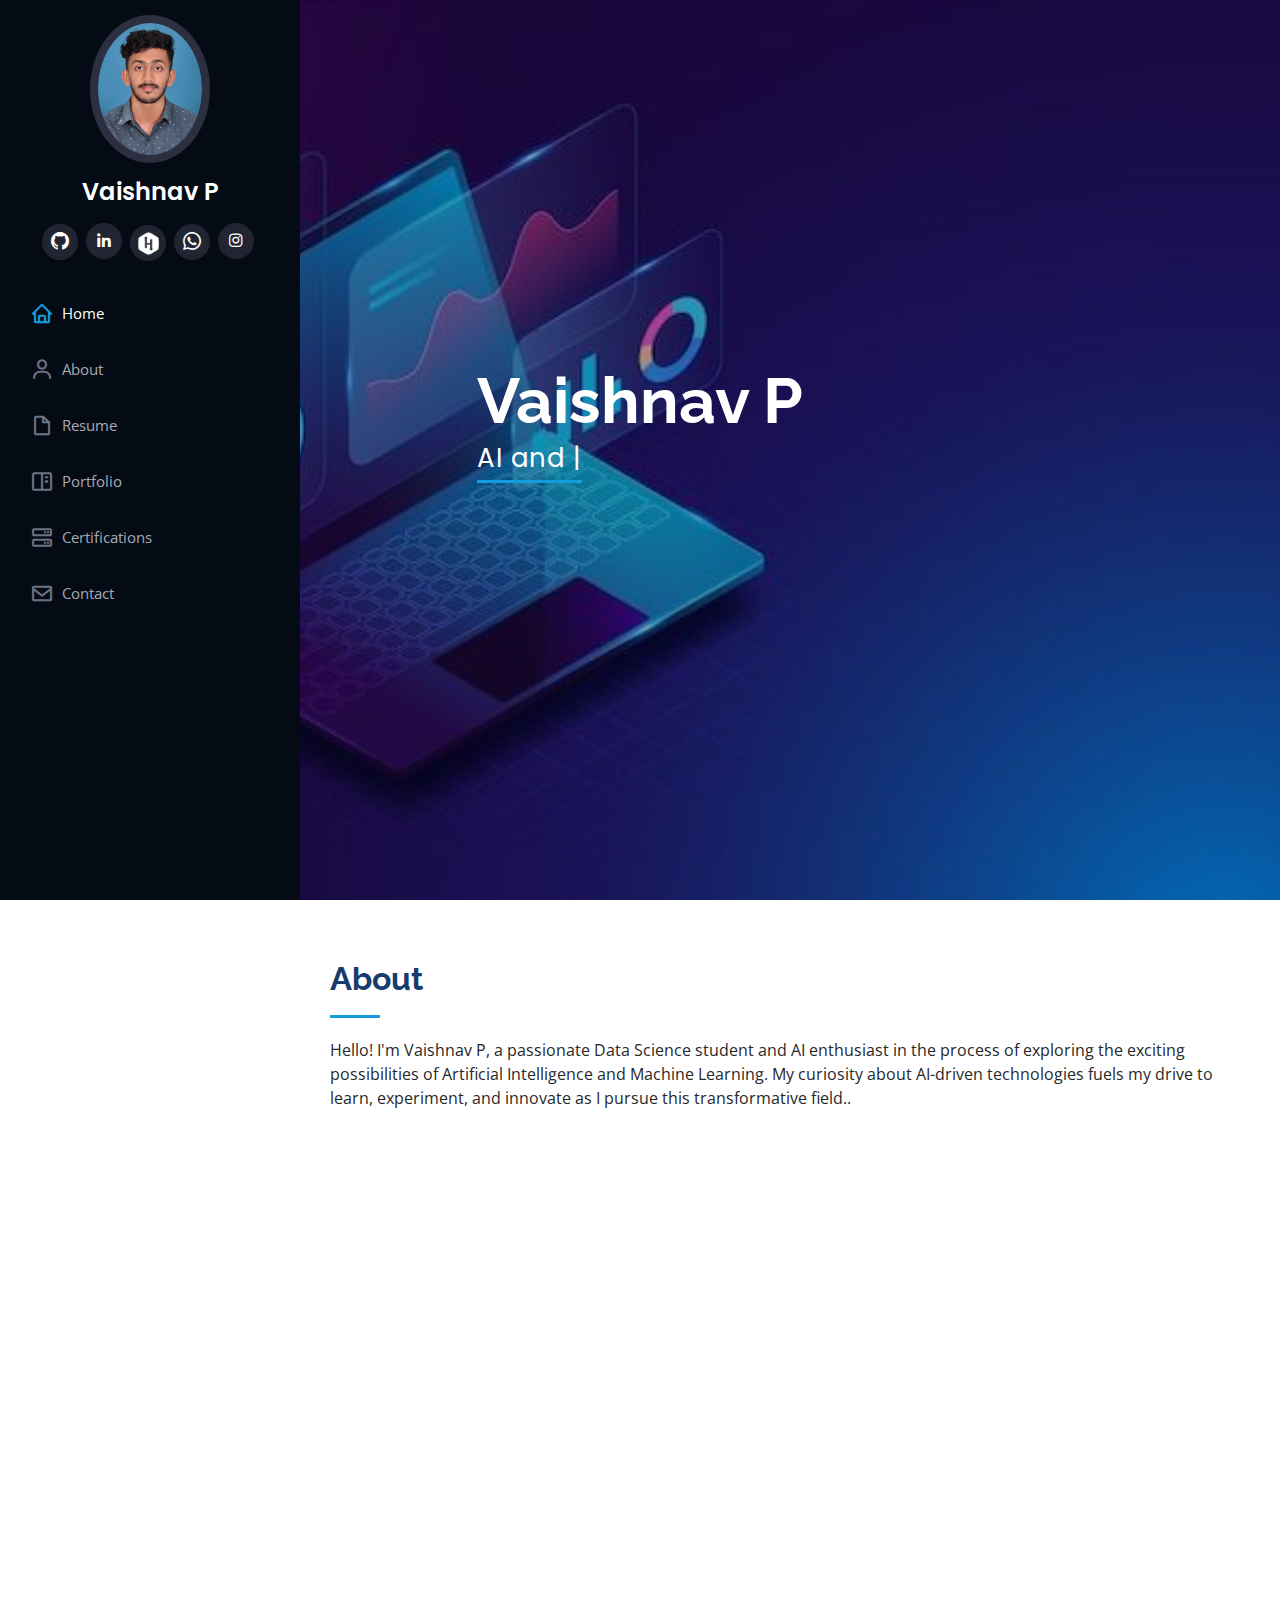
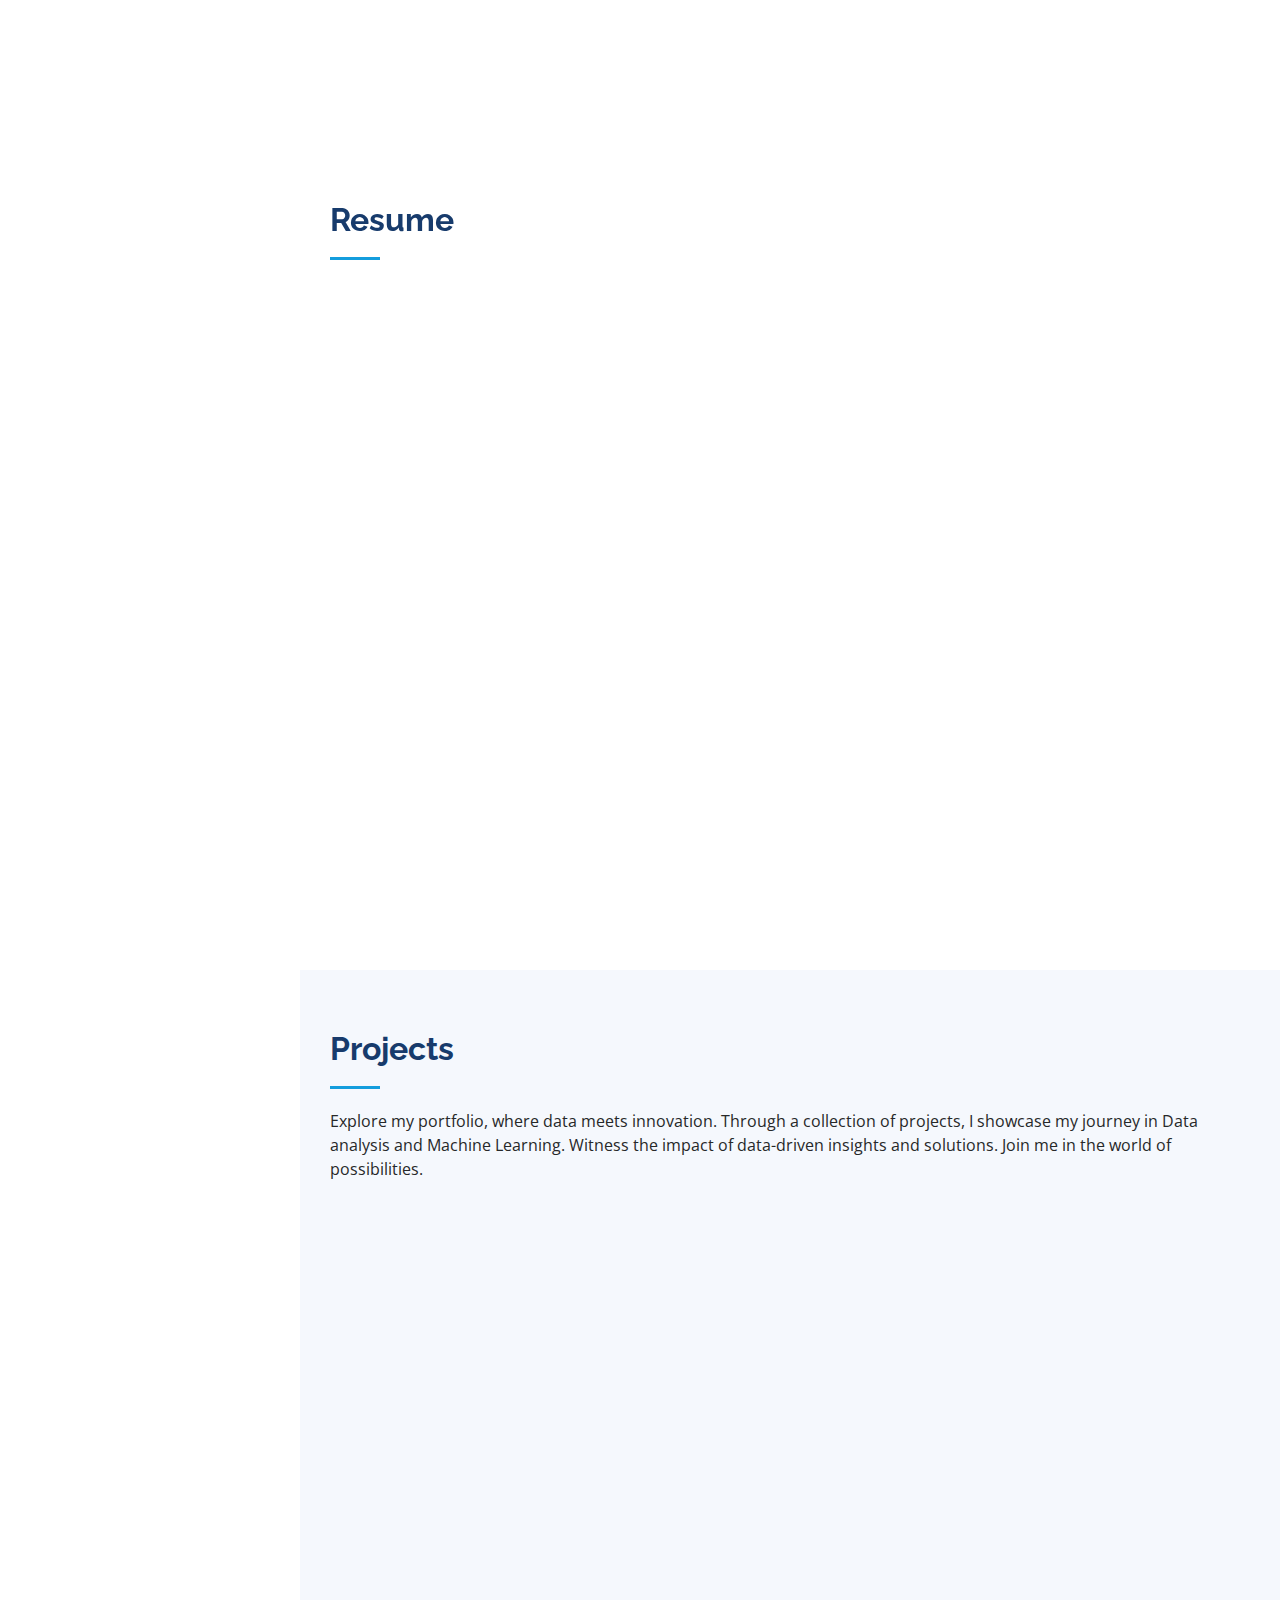
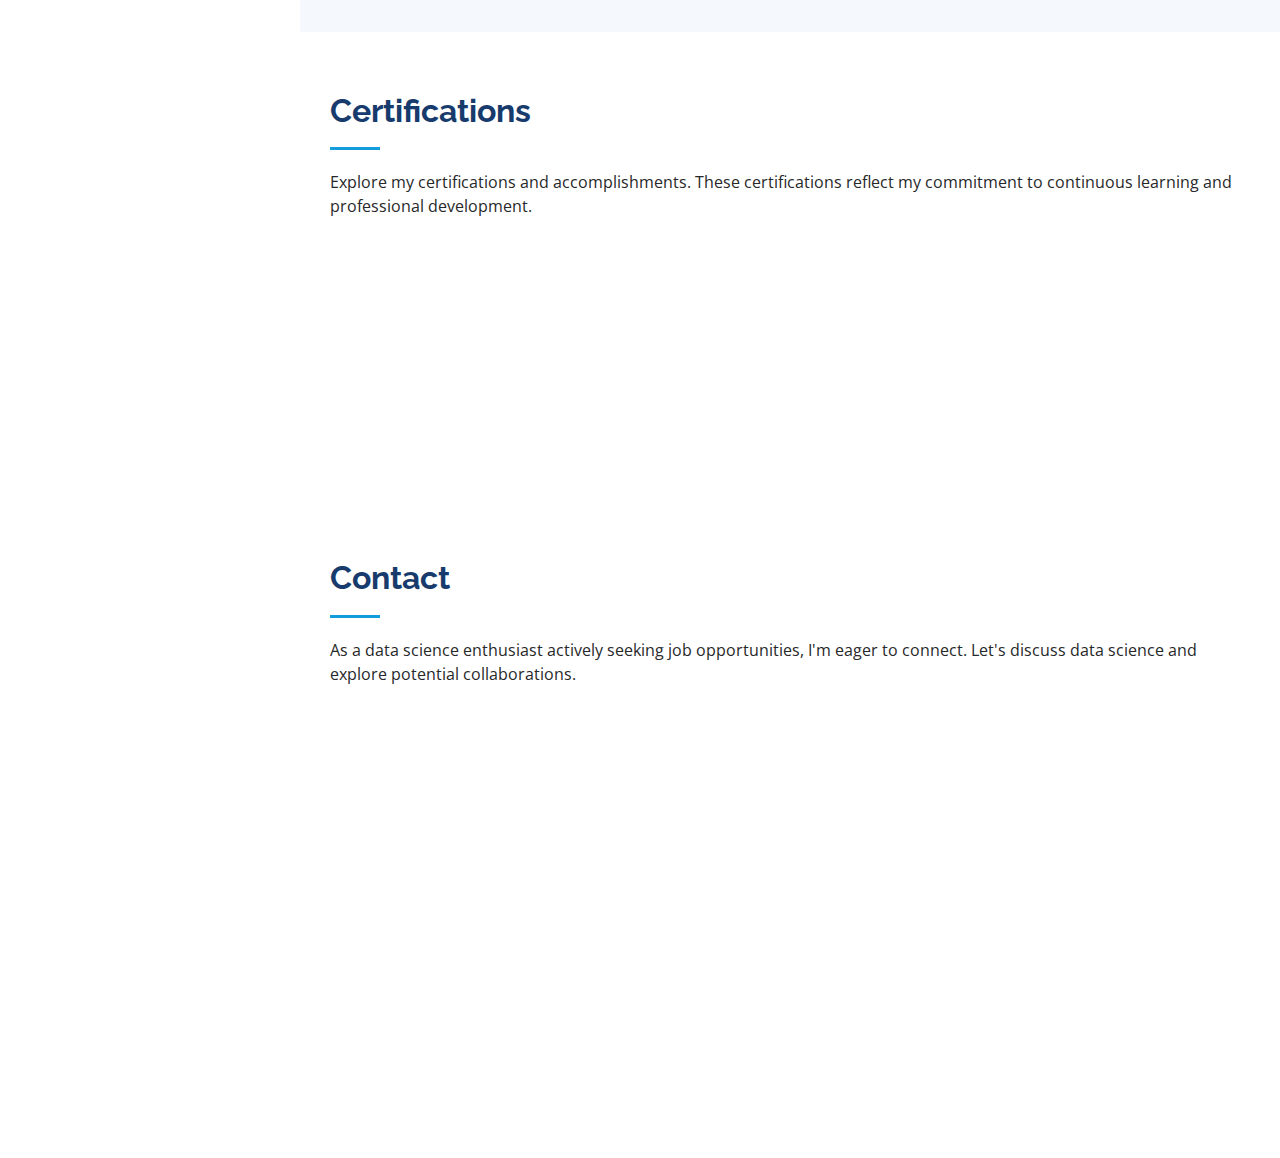
==== index.html @ ccd29409 "first commit" ====
<!DOCTYPE html>
<html lang="en">

<head>
  <meta charset="utf-8">
  <meta content="width=device-width, initial-scale=1.0" name="viewport">

  <title>Vaishnav P</title>
  <meta content="" name="description">
  <meta content="" name="keywords">

  

  <!-- Google Fonts -->
  <link href="https://fonts.googleapis.com/css?family=Open+Sans:300,300i,400,400i,600,600i,700,700i|Raleway:300,300i,400,400i,500,500i,600,600i,700,700i|Poppins:300,300i,400,400i,500,500i,600,600i,700,700i" rel="stylesheet">

  <!-- Vendor CSS Files -->
  <link href="assets/vendor/aos/aos.css" rel="stylesheet">
  <link href="assets/vendor/bootstrap/css/bootstrap.min.css" rel="stylesheet">
  <link href="assets/vendor/bootstrap-icons/bootstrap-icons.css" rel="stylesheet">
  <link href="assets/vendor/boxicons/css/boxicons.min.css" rel="stylesheet">
  <link href="assets/vendor/glightbox/css/glightbox.min.css" rel="stylesheet">
  <link href="assets/vendor/swiper/swiper-bundle.min.css" rel="stylesheet">

  <!-- Template Main CSS File -->
  <link href="assets/css/style.css" rel="stylesheet">

  <!-- =======================================================
  * Template Name: iPortfolio
  * Updated: Sep 18 2023 with Bootstrap v5.3.2
  * Template URL: https://bootstrapmade.com/iportfolio-bootstrap-portfolio-websites-template/
  * Author: BootstrapMade.com
  * License: https://bootstrapmade.com/license/
  ======================================================== -->
</head>

<body>

  <!-- ======= Mobile nav toggle button ======= -->
  <i class="bi bi-list mobile-nav-toggle d-xl-none"></i>

  <!-- ======= Header ======= -->
  <header id="header">
    <div class="d-flex flex-column">

      <div class="profile">
        <img src="assets\img\Vaishnav .jpg" alt="" class="img-fluid rounded-circle">
        <h1 class="text-light"><a href="index.html">Vaishnav P</a></h1>
        <div class="social-links mt-3 text-center">
          <a href="https://github.com/vaishnav-kundappil" class="github"><i class="bi bi-github"></i></a>
          <a href="https://www.linkedin.com/in/vaishnav-kundappil/" class="linkedin"><i class="bx bxl-linkedin"></i></a>
          <a href="https://www.hackerrank.com/profile/vaishnavkundapp1" style="margin-bottom: -13px;" ><img style="width: 25px; border: none; height: 25px; margin-top:-2px;" src="assets\img\pngwing.com.png"></a>
          <a href="https://wa.me/7025759218" class="whatsapp"><i class="bi bi-whatsapp"></i></a>
          <a href="https://www.instagram.com/vaish._.nav/" class="instagram"><i class="bx bxl-instagram"></i></a>
        </div>
      </div>

      <nav id="navbar" class="nav-menu navbar">
        <ul>
          <li><a href="#hero" class="nav-link scrollto active"><i class="bx bx-home"></i> <span>Home</span></a></li>
          <li><a href="#about" class="nav-link scrollto"><i class="bx bx-user"></i> <span>About</span></a></li>
          <li><a href="#resume" class="nav-link scrollto"><i class="bx bx-file-blank"></i> <span>Resume</span></a></li>
          <li><a href="#portfolio" class="nav-link scrollto"><i class="bx bx-book-content"></i> <span>Portfolio</span></a></li>
          <li><a href="#certifications" class="nav-link scrollto"><i class="bx bx-server"></i> <span>Certifications</span></a></li>
          <li><a href="#contact" class="nav-link scrollto"><i class="bx bx-envelope"></i> <span>Contact</span></a></li>
        </ul>
      </nav><!-- .nav-menu -->
    </div>
  </header><!-- End Header -->

  <!-- ======= Hero Section ======= -->
  <section id="hero" class="d-flex flex-column justify-content-center align-items-center">
    <div class="hero-container" data-aos="fade-in">
      <h1>Vaishnav P</h1>
      <p> <span class="typed" data-typed-items="AI and Machine Learning enthusiast , passionate Data scientist"></span></p>  
    </div>
  </section><!-- End Hero -->

  <main id="main">

<!-- ======= About Section ======= -->
<section id="about" class="about">
  <div class="container">
    <div class="section-title">
      <h2>About</h2>
      <p>Hello! I'm Vaishnav P, a passionate Data Science student and AI enthusiast in the process of exploring the exciting possibilities of Artificial Intelligence and Machine Learning. My curiosity about AI-driven technologies fuels my drive to learn, experiment, and innovate as I pursue this transformative field..</p>
    </div>

    <div class="row">
      <div class="col-lg-4" data-aos="fade-right">
        <img src='assets\img\Vaishnav P (1).jpg' class="img-fluid" alt="" style="border-radius: 50px;">
      </div>
      <div class="col-lg-8 pt-4 pt-lg-0 content" data-aos="fade-left">
        <h3 style="margin-bottom: 15px;">AI &amp; Machine Learning Enthusiast</h3>
        <p class="fst-italic"></p>

        <div class="row mt-3">
          <div class="col-lg-12">
            <ul>
              <li style="margin-top: 5px;">
                <strong>Email:</strong> <a href="mailto:vaishnavkundappil@gmail.com">vaishnavkundappil@gmail.com</a>
              </li>
              <li>
                <strong>City:</strong> Bengaluru
              </li>
              <li style="margin-top: 5px;">
                <strong>Phone:</strong> +91 7025759218
              </li>
            </ul>
          </div>
        </div>
        
    
    <h4>Education</h4>
    <ul>
      <li style="display: flex; justify-content: space-between;">
        <div>
          <strong>BTech Computer science</strong><br>
          <small>APJ Abdul Kalam Technological University</small>
        </br>
          <small>LBS College of Engineering, Kasaragod</small>
        </div>
        <div>
          <span>2020 - 2024</span>
        </div>
      </li>
      <li style="display: flex; justify-content: space-between; margin-top: 10px;">
        <div>
          <strong>Biology Science</strong><br>
          <small>BARHSS Bovikkan</small>
        </div>
        <div>
          <span>2018 - 2020</span>
        </div>
      </li>
    </ul>
  </div>
</div>
</section>

<script>
  // Function to calculate age based on date of birth and update birthdate
  function calculateAgeAndBirthdate(birthdate) {
    const dob = new Date(birthdate);
    const currentDate = new Date();
    const age = currentDate.getFullYear() - dob.getFullYear();

    // Check if the birthday hasn't occurred this year yet
    if (currentDate.getMonth() < dob.getMonth() || (currentDate.getMonth() === dob.getMonth() && currentDate.getDate() < dob.getDate())) {
      return { age: age - 1, birthdate: birthdate }; // Subtract 1 from age if the birthday hasn't occurred yet
    }

    return { age: age, birthdate: birthdate };
  }

  // Update the age and birthdate in the HTML elements
  const ageElement = document.getElementById("age");
  const birthdateElement = document.getElementById("birthdate");
  const birthdate = "07 Jul 2001"; // Replace with your actual date of birth

  // Calculate the age and update the elements
  const { age, birthdate: formattedBirthdate } = calculateAgeAndBirthdate(birthdate);
  ageElement.textContent = age;
  birthdateElement.textContent = formattedBirthdate;
</script><!-- End About Section -->

<div class="row skills-content">
  <div class="col-lg-6" data-aos="fade-up">
    <ul class="skills-list">
      <li><strong>Programming Language:</strong> Python</li>
      <li><strong>Database:</strong> SQL, MongoDB</li>
      <li><strong>Machine Learning:</strong> scikit-learn,EDA(Numpy,Pandas,Matplotlib)</li>
      <li><strong>Deep Learning:</strong> TensorFlow, Keras</li>
      <li><strong>Natural Language Processing (NLP):</strong> NLTK, spaCy</li>
    </ul>
  </div>

  <div class="col-lg-6" data-aos="fade-up" data-aos-delay="100">
    <ul class="skills-list">
      <li><strong>Data Analysis:</strong> Pandas, NumPy, Matplotlib, Seaborn</li>
      <li><strong>Tools & Software:</strong> Power BI, Advanced Excel,Git</li>
      <li><strong>Computer Vision:</strong> Convolutional Neural Networks (CNN), Image Classification</li>
    </ul>
  </div>
</div>
</section><!-- End Skills Section -->


<!-- ======= Resume Section ======= -->
<section id="resume" class="resume">
  <div class="container">
    <div class="section-title">
      <h2>Resume</h2>
    </div>
    <div class="row">
      <div class="col-lg-6" data-aos="fade-up">
        <!-- Display Your Resume Image -->
        <div class="resume-item">
          <img src="assets\img\Resume__New_-1.png" alt="Your Resume" class="img-fluid">
        </div>
      </div>
      <div class="col-lg-6" data-aos="fade-up" data-aos-delay="100">
        <!-- Resume Bio -->
        <h3 class="resume-title">Summary</h3>
        <div class="resume-item pb-0">
          <h4>Vaishnav P</h4>
          <p><em>I am a dedicated Data Science student with a strong passion for exploring and applying cutting-edge data analysis and machine learning techniques. My Academic journey into data science began with a curiosity for uncovering insights hidden within data, and it has evolved into a mission to leverage data-driven strategies to solve real-world problems.

            Through my studies, I have developed a strong foundation in data preprocessing, statistical analysis, and machine learning.I believe in the power of data to drive informed decision-making and am excited to continue expanding my knowledge in this dynamic field. As a Data Science student, I am eager to contribute my skills and enthusiasm to meaningful projects.
            
            
            </em></p>
        </div>
        
        <!-- Download Resume Button -->
        <div class="resume-item">
          <a href="assets\img\Resume__New_.pdf" target="_blank" class="btn btn-primary">Download Resume</a>
        </div>
      </div>
    </div>
  </div>
</section><!-- End Resume Section -->

<style>
  /* CSS for the portfolio section */
  .portfolio-container {
    display: flex;
    flex-wrap: wrap;
  }

  .portfolio-item {
    position: relative;
    transition: all 0.3s ease; /* Add a smooth transition effect for all properties */
    transform: scale(1); /* Initialize transform with no scaling */
  }

  .portfolio-item:hover {
    border: 2px solid #007BFF; /* Define the border style and color for the hover effect */
    transform: scale(1.05); /* Apply scaling on hover */
    box-shadow: 0px 0px 20px rgba(0, 0, 0, 0.5); /* Increase shadow on hover */
  }
</style>

<!-- ======= Portfolio Section ======= -->
<section id="portfolio" class="portfolio section-bg">
  <div class="container">
    <div class="section-title">
      <h2>Projects</h2>
      <p>Explore my portfolio, where data meets innovation. Through a collection of projects, I showcase my journey in Data analysis and Machine Learning. Witness the impact of data-driven insights and solutions. Join me in the world of possibilities.</p>
    </div>

    <div class="row portfolio-container" data-aos="fade-up" data-aos-delay="100">
      <!-- Portfolio Item 1 -->
      <a href="portfolio-details.html" title="More Details" class="col-lg-3 col-md-6 col-sm-12 portfolio-item filter-app">
        <div class="portfolio-wrap">
          <img src="assets\img\motor.jpg" class="img-fluid" alt="Electric Motor Prediction">
          <div class="portfolio-info">
            <h4 style="font-size: large; text-align: center;color: black;">Electric Motor Prediction</h4>
          </div>
        </div>
      </a>

      <!-- Portfolio Item 2 -->
      <a href="project_2.html" title="More Details" class="col-lg-3 col-md-6 col-sm-12 portfolio-item filter-card">
        <div class="portfolio-wrap">
          <img src="assets\img\Face Reco.webp" class="img-fluid" alt="CRUD">
          <div class="portfolio-info">
            <h4 style="font-size: large; text-align: center;color: black;">Attendance Marker Using Face Recognition </h4>
          </div>
        </div>
      </a>

      <!-- Portfolio Item 3 -->
      <a href="project_3.html" title="More Details" class="col-lg-3 col-md-6 col-sm-12 portfolio-item filter-card">
        <div class="portfolio-wrap">
          <img src="assets/img/portfolio/snt.jpg" class="img-fluid" alt="Sentiment Analysis">
          <div class="portfolio-info">
            <h4 style="font-size: large; text-align: center; color: black;">Sentiment Analysis</h4>
          </div>
        </div>
      </a>

      <!-- Portfolio Item 4 -->
      <a href="project_4.html" title="More Details" class="col-lg-3 col-md-6 col-sm-12 portfolio-item filter-card">
        <div class="portfolio-wrap">
          <img src="assets/img/portfolio/hrt1.jpg" class="img-fluid" alt="Heart Disease Prediction">
          <div class="portfolio-info">
            <h4 style="font-size: large; text-align: center;color: black;">Heart Disease Prediction</h4>
          </div>
        </div>
      </a>

      <!-- Portfolio Item 5 -->
      <a href="project_5.html" title="More Details" class="col-lg-3 col-md-6 col-sm-12 portfolio-item filter-card">
        <div class="portfolio-wrap">
          <img src="assets/img/portfolio/dv.jpeg" class="img-fluid" alt="Data Visualization">
          <div class="portfolio-info">
            <h4 style="font-size: large; text-align: center; color: black;">Data Visualization</h4>
          </div>
        </div>
      </a>

      <!-- Portfolio Item 6 -->
      <a href="project_6.html" title="More Details" class="col-lg-3 col-md-6 col-sm-12 portfolio-item filter-card">
        <div class="portfolio-wrap">
          <img src="assets/img/portfolio/churn.jpg" class="img-fluid" alt="Customer Churn">
          <div class="portfolio-info">
            <h4 style="font-size: large; text-align: center; color: black;">Customer Churn</h4>
          </div>
        </div>
      </a>
    </div>
  </div>
</section>

</body>
</html>


    </div>
  </div>
</section><!-- End Portfolio Section -->

<!-- ======= Certifications Section ======= -->
<section id="certifications" class="certifications">
  <div class="container">

    <div class="section-title">
      <h2>Certifications</h2>
      <p>Explore my certifications and accomplishments. These certifications reflect my commitment to continuous learning and professional development.</p>
    </div>

    <div class="row justify-content-center">
      <!-- Certification 1 -->
      <div class="col-lg-4" data-aos="fade-up">
        <div class="certification-box" onclick="window.open('https://courses.cognitiveclass.ai/certificates/a0a1f9c041e849738c783ea2620ff3fa', '_blank');" style="cursor: pointer;">
          <div class="certification-logo">
            <img src="assets\img\ib.png" alt="Certifying Authority 2 Logo">
          </div>
          <div class="certification-info">
            <h4 class="title"><a href="https://courses.cognitiveclass.ai/certificates/a0a1f9c041e849738c783ea2620ff3fa" target="_blank">Python 101 for Data Science (Provided By IBM)
            </a></h4>
            <p class="description">Certifying Authority: Coursera</p>
          </div>
        </div>
      </div>
      <!-- Certification 2 -->
      <div class="col-lg-4" data-aos="fade-up">
        <div class="certification-box" onclick="window.open('https://www.linkedin.com/learning/certificates/c7cc6e4631beb93c0a970d2113cae6d2438330d2d5bfc7504d48ff61654246c7', '_blank');" style="cursor: pointer;">
          <div class="certification-logo">
            <img src="assets\img\LinkedIn_icon.svg" alt="Certifying Authority 2 Logo">
          </div>
          <div class="certification-info">
            <h4 class="title"><a href="https://www.linkedin.com/learning/certificates/c7cc6e4631beb93c0a970d2113cae6d2438330d2d5bfc7504d48ff61654246c7" target="_blank">SQL Essential Training
            </a></h4>
            <p class="description">Certifying Authority: LinkedIn</p>
          </div>
        </div>
      </div>

      <!-- Certification 3 -->
      <div class="col-lg-4" data-aos="fade-up">
        <div class="certification-box" onclick="window.open('https://drive.google.com/file/d/1DH1yZ8vNo67FDMkK97VgPn8VGgC92yLq/view?usp=sharing', '_blank');" style="cursor: pointer;">
          <div class="certification-logo">
            <img src="assets\img\logo_white_204.webp" alt="Certifying Authority 3 Logo">
          </div>
          <div class="certification-info">
            <h4 class="title"><a href="https://drive.google.com/file/d/1DH1yZ8vNo67FDMkK97VgPn8VGgC92yLq/view?usp=sharing" target="_blank">Data Science Certification (ExcelR)</a></h4>
            <p class="description">Certifying Authority: ExcelR</p>
          </div>
        </div>
      </div>

       <!-- Certification 4 -->
       <div class="col-lg-4" data-aos="fade-up">
        <div class="certification-box" onclick="window.open('https://www.hackerrank.com/certificates/e973e97dba21', '_blank');" style="cursor: pointer;">
          <div class="certification-logo">
            <img src="assets\img\HackerRank_Icon-1000px.png" alt="Certifying Authority 3 Logo">
          </div>
          <div class="certification-info">
            <h4 class="title"><a href="https://www.hackerrank.com/certificates/e973e97dba21" target="_blank">
              Python Certification by HackeRank</a></h4>
            <p class="description">Certifying Authority: Microsoft</p>
          </div>
        </div>
      </div>

       <!-- Certification 5 -->
       <div class="col-lg-4" data-aos="fade-up">
        <div class="certification-box" onclick="window.open('https://www.hackerrank.com/certificates/673450781ef7', '_blank');" style="cursor: pointer;">
          <div class="certification-logo">
            <img src="assets\img\HackerRank_Icon-1000px.png" alt="Certifying Authority 3 Logo">
          </div>
          <div class="certification-info">
            <h4 class="title"><a href="https://www.hackerrank.com/certificates/673450781ef7" target="_blank">
              Problem Solving Certification by HackeRank</a></h4>
            <p class="description">Certifying Authority: Microsoft</p>
          </div>
        </div>
      </div>
     
</section><!-- End Certifications Section -->


<!-- ======= Contact Section ======= -->
<section id="contact" class="contact">
  <div class="container">

    <div class="section-title">
      <h2>Contact</h2>
      <p>As a data science enthusiast actively seeking job opportunities, I'm eager to connect. Let's discuss data science and explore potential collaborations.</p>
    </div>

    <div class="row" data-aos="fade-in">

      <div class="col-lg-12 d-flex align-items-stretch">
        <div class="info">
          <div class="address">
            
              <i class="bi bi-geo-alt"></i>
            </a>
            <h4>Location:</h4>
            <p>Kasaragod, Kerala</p>
          </div>

          <div class="email">
            <a href="mailto:vaishnavkundappil@gmail.com">
              <i class="bi bi-envelope"></i>
            </a>
            <h4>Email:</h4>
            <p><a href="vaishnavkundappil@gmail.com">vaishnavkundappil@gmail.com</a></p>
          </div>

          <div class="phone">
            <a href="tel:7025759218">
              <i class="bi bi-phone"></i>
            </a>
            <h4>Call:</h4>
            <p><a href="tel:7025759218">+91 7025759218</a></p>
          </div>
        </div>
      </div>
    </div>
  </div>
</section><!-- End Contact Section -->


  </main><!-- End #main -->

  

  <!-- Vendor JS Files -->
  <script src="assets/vendor/purecounter/purecounter_vanilla.js"></script>
  <script src="assets/vendor/aos/aos.js"></script>
  <script src="assets/vendor/bootstrap/js/bootstrap.bundle.min.js"></script>
  <script src="assets/vendor/glightbox/js/glightbox.min.js"></script>
  <script src="assets/vendor/isotope-layout/isotope.pkgd.min.js"></script>
  <script src="assets/vendor/swiper/swiper-bundle.min.js"></script>
  <script src="assets/vendor/typed.js/typed.umd.js"></script>
  <script src="assets/vendor/waypoints/noframework.waypoints.js"></script>
  <script src="assets/vendor/php-email-form/validate.js"></script>

  <!-- Template Main JS File -->
  <script src="assets/js/main.js"></script>

</body>

</html>
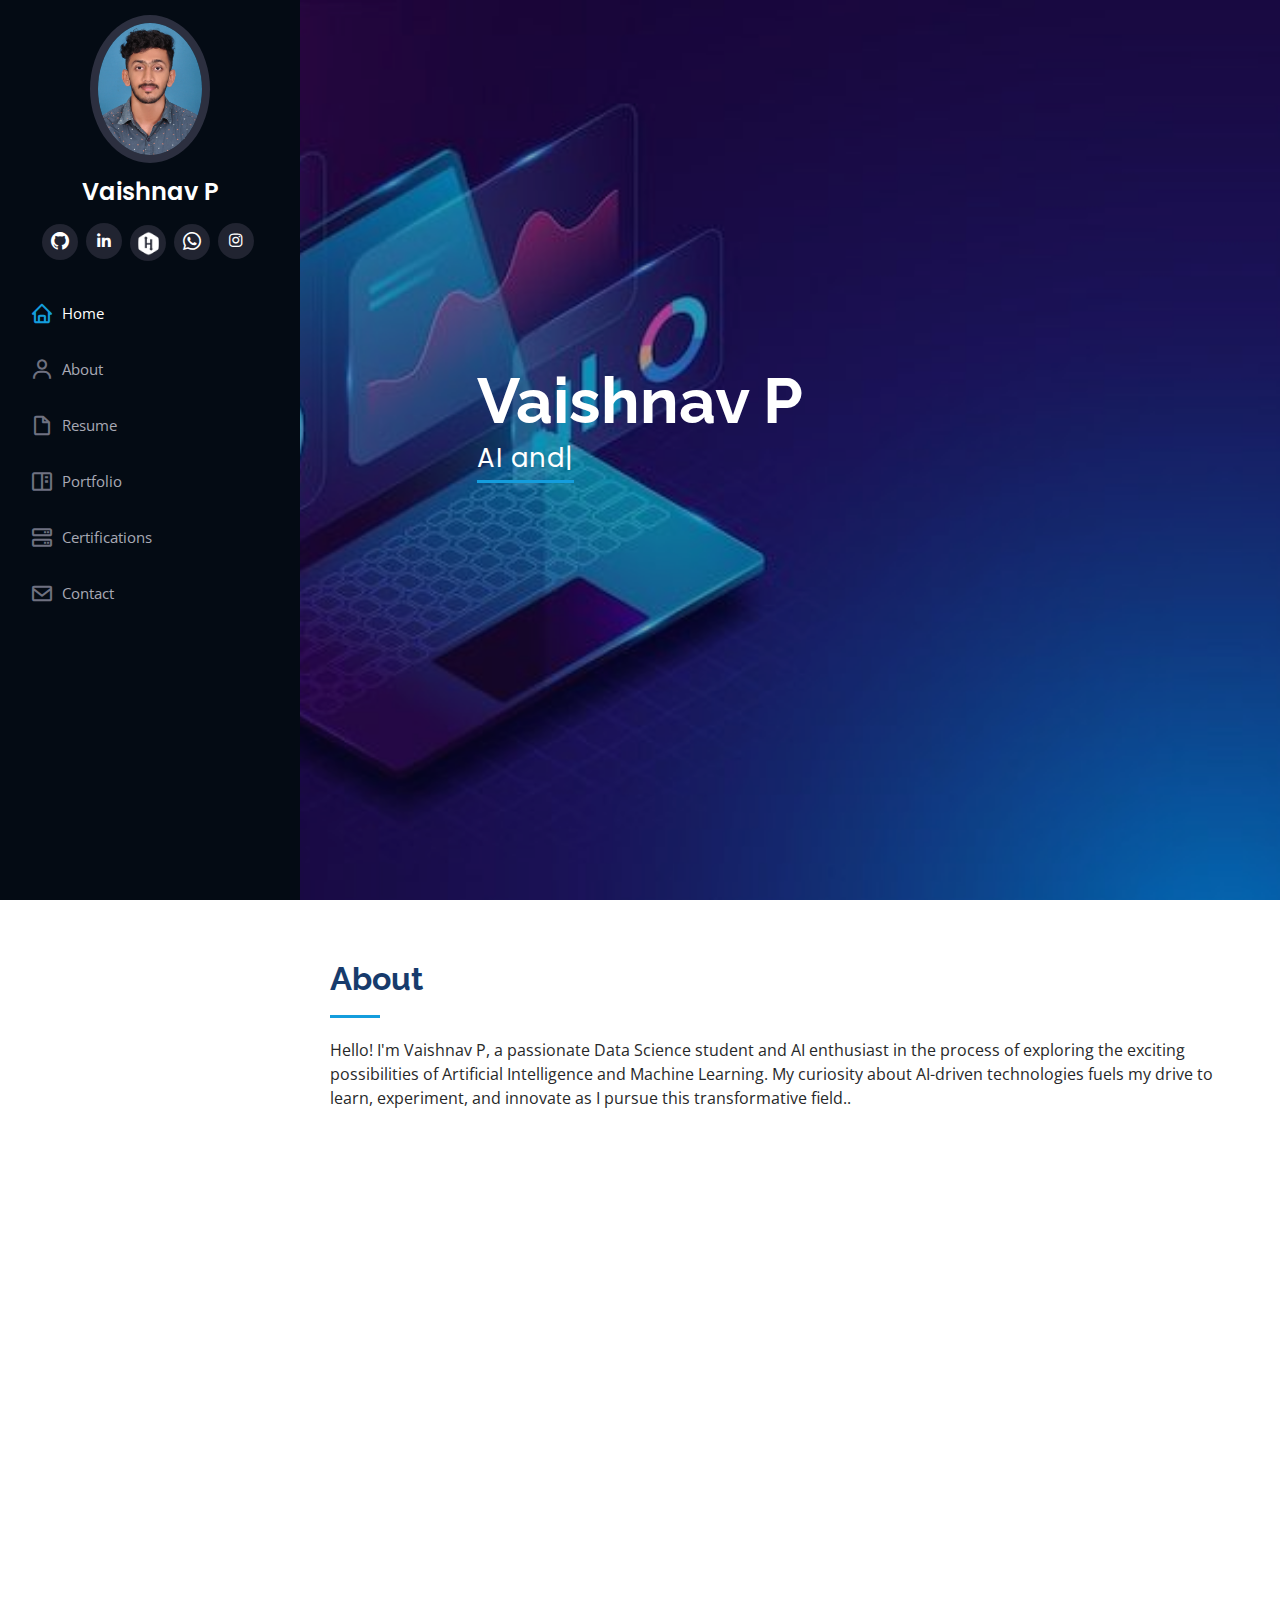
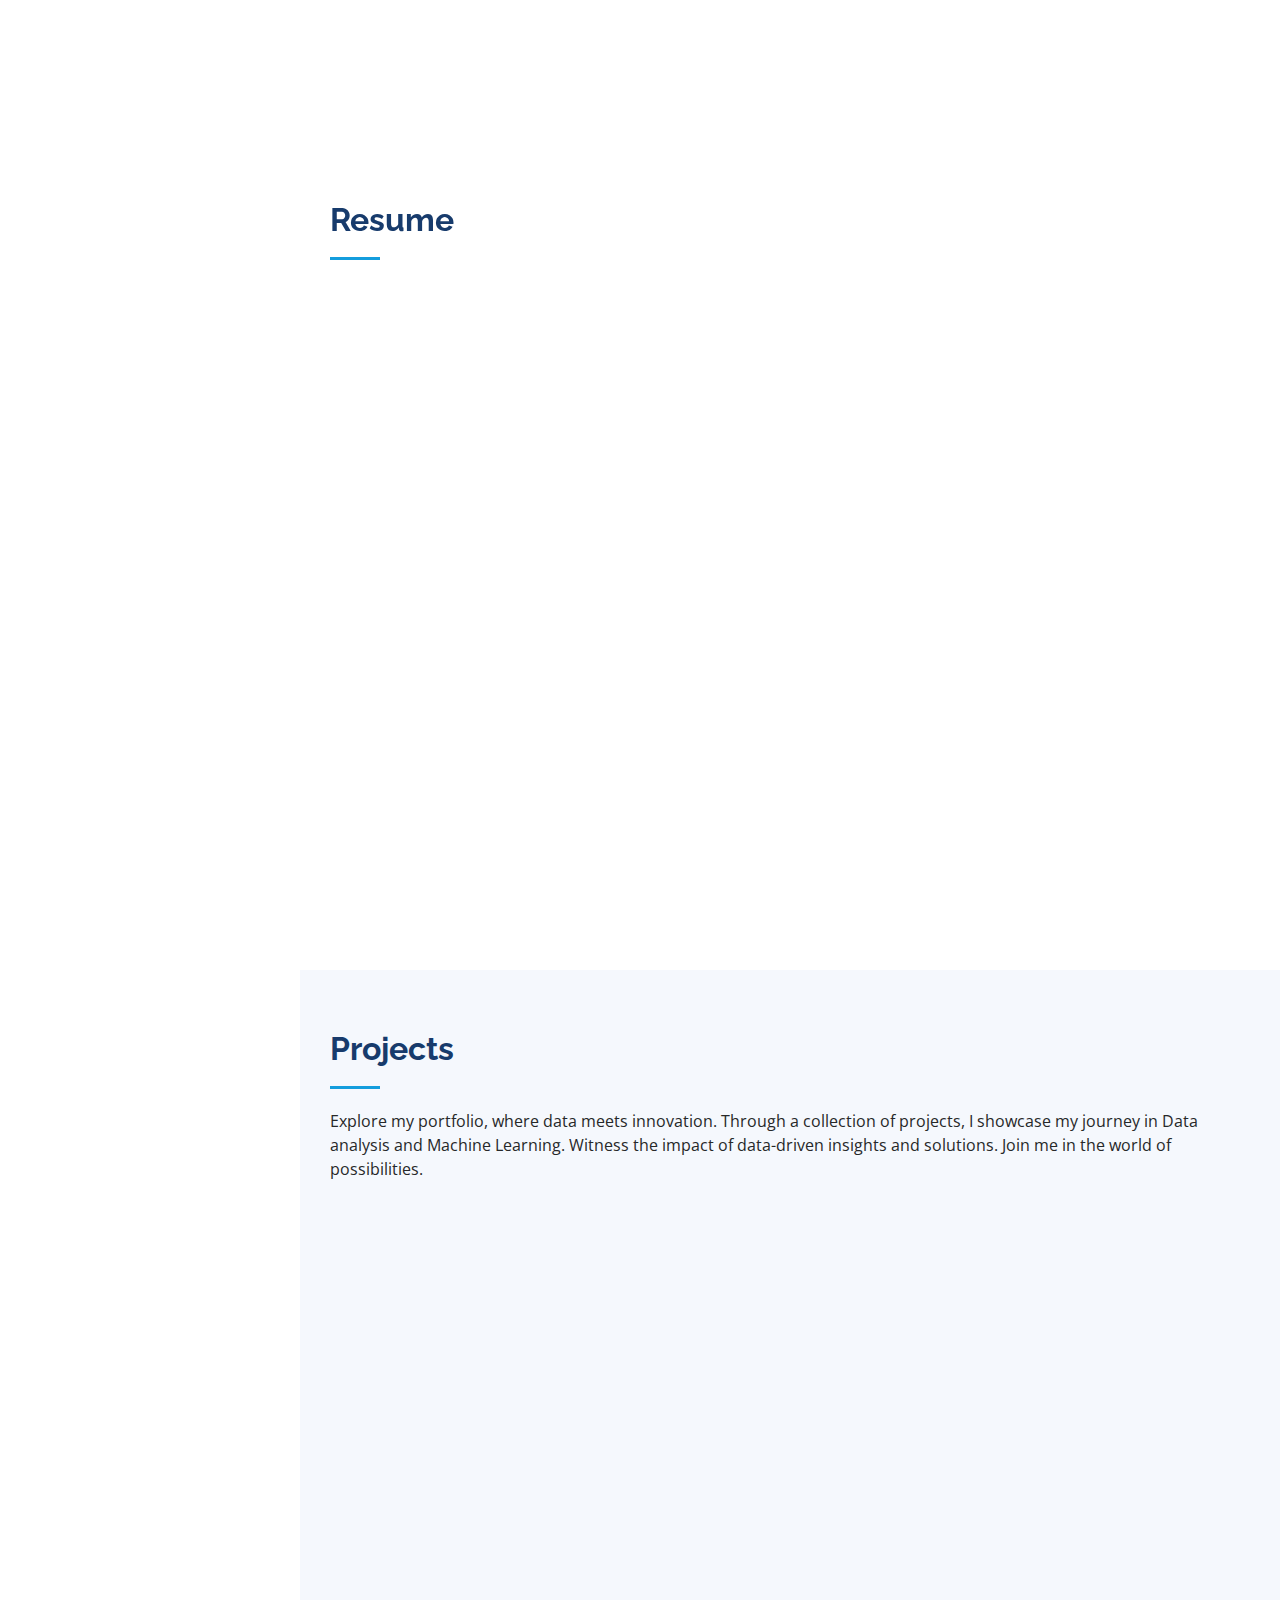
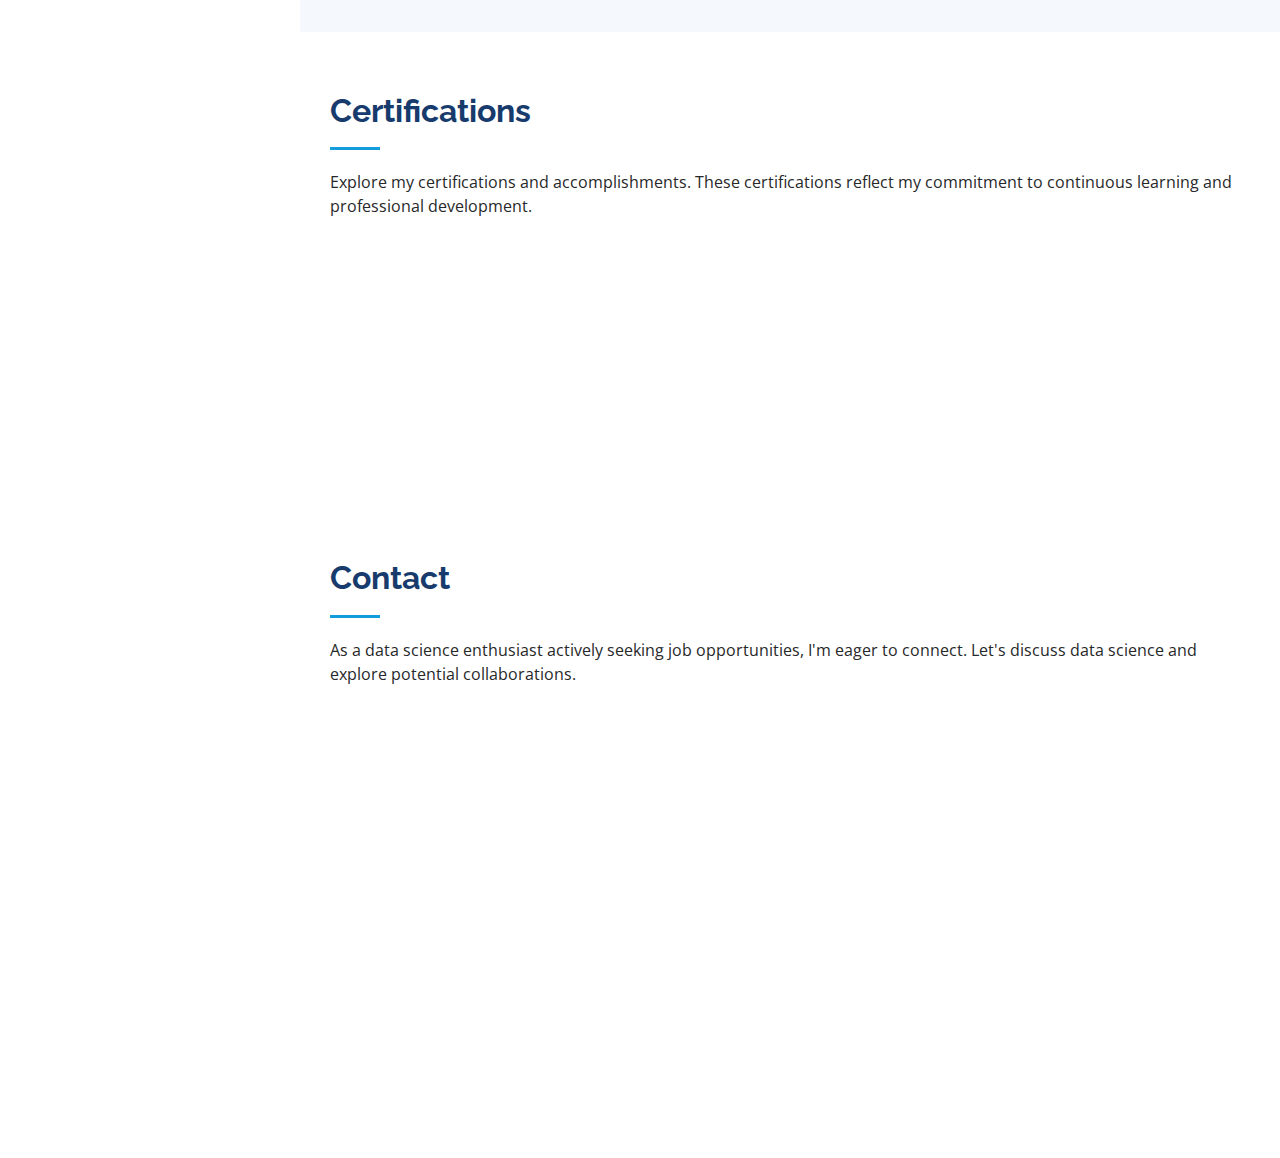
==== commit 0b3c6d54: "Updated certifications page" ====
--- a/index.html
+++ b/index.html
@@ -371,7 +371,20 @@
         </div>
       </div>
 
-       <!-- Certification 4 -->
+      <!-- Certification 4 -->
+      <div class="col-lg-4" data-aos="fade-up">
+      <div class="certification-box" onclick="window.open('https://forage-uploads-prod.s3.amazonaws.com/completion-certificates/SKZxezskWgmFjRvj9/Tcz8gTtprzAS4xSoK_SKZxezskWgmFjRvj9_GnoqbNPPG4neWoSZZ_1738476476006_completion_certificate.pdf', '_blank');" style="cursor: pointer;">
+        <div class="certification-logo">
+          <img src="assets\img\forage.png" alt="Certifying Authority 3 Logo">
+        </div>
+        <div class="certification-info">
+          <h4 class="title"><a href="https://forage-uploads-prod.s3.amazonaws.com/completion-certificates/SKZxezskWgmFjRvj9/Tcz8gTtprzAS4xSoK_SKZxezskWgmFjRvj9_GnoqbNPPG4neWoSZZ_1738476476006_completion_certificate.pdf" target="_blank">
+            BCG - Data Science Job Simulation</a></h4>
+          <p class="description">Certifying Authority: Forage</p>
+        </div>
+      </div>
+    </div>
+       <!-- Certification 5 -->
        <div class="col-lg-4" data-aos="fade-up">
         <div class="certification-box" onclick="window.open('https://www.hackerrank.com/certificates/e973e97dba21', '_blank');" style="cursor: pointer;">
           <div class="certification-logo">
@@ -385,7 +398,7 @@
         </div>
       </div>
 
-       <!-- Certification 5 -->
+       <!-- Certification 6 -->
        <div class="col-lg-4" data-aos="fade-up">
         <div class="certification-box" onclick="window.open('https://www.hackerrank.com/certificates/673450781ef7', '_blank');" style="cursor: pointer;">
           <div class="certification-logo">
@@ -398,6 +411,8 @@
           </div>
         </div>
       </div>
+
+
      
 </section><!-- End Certifications Section -->
 
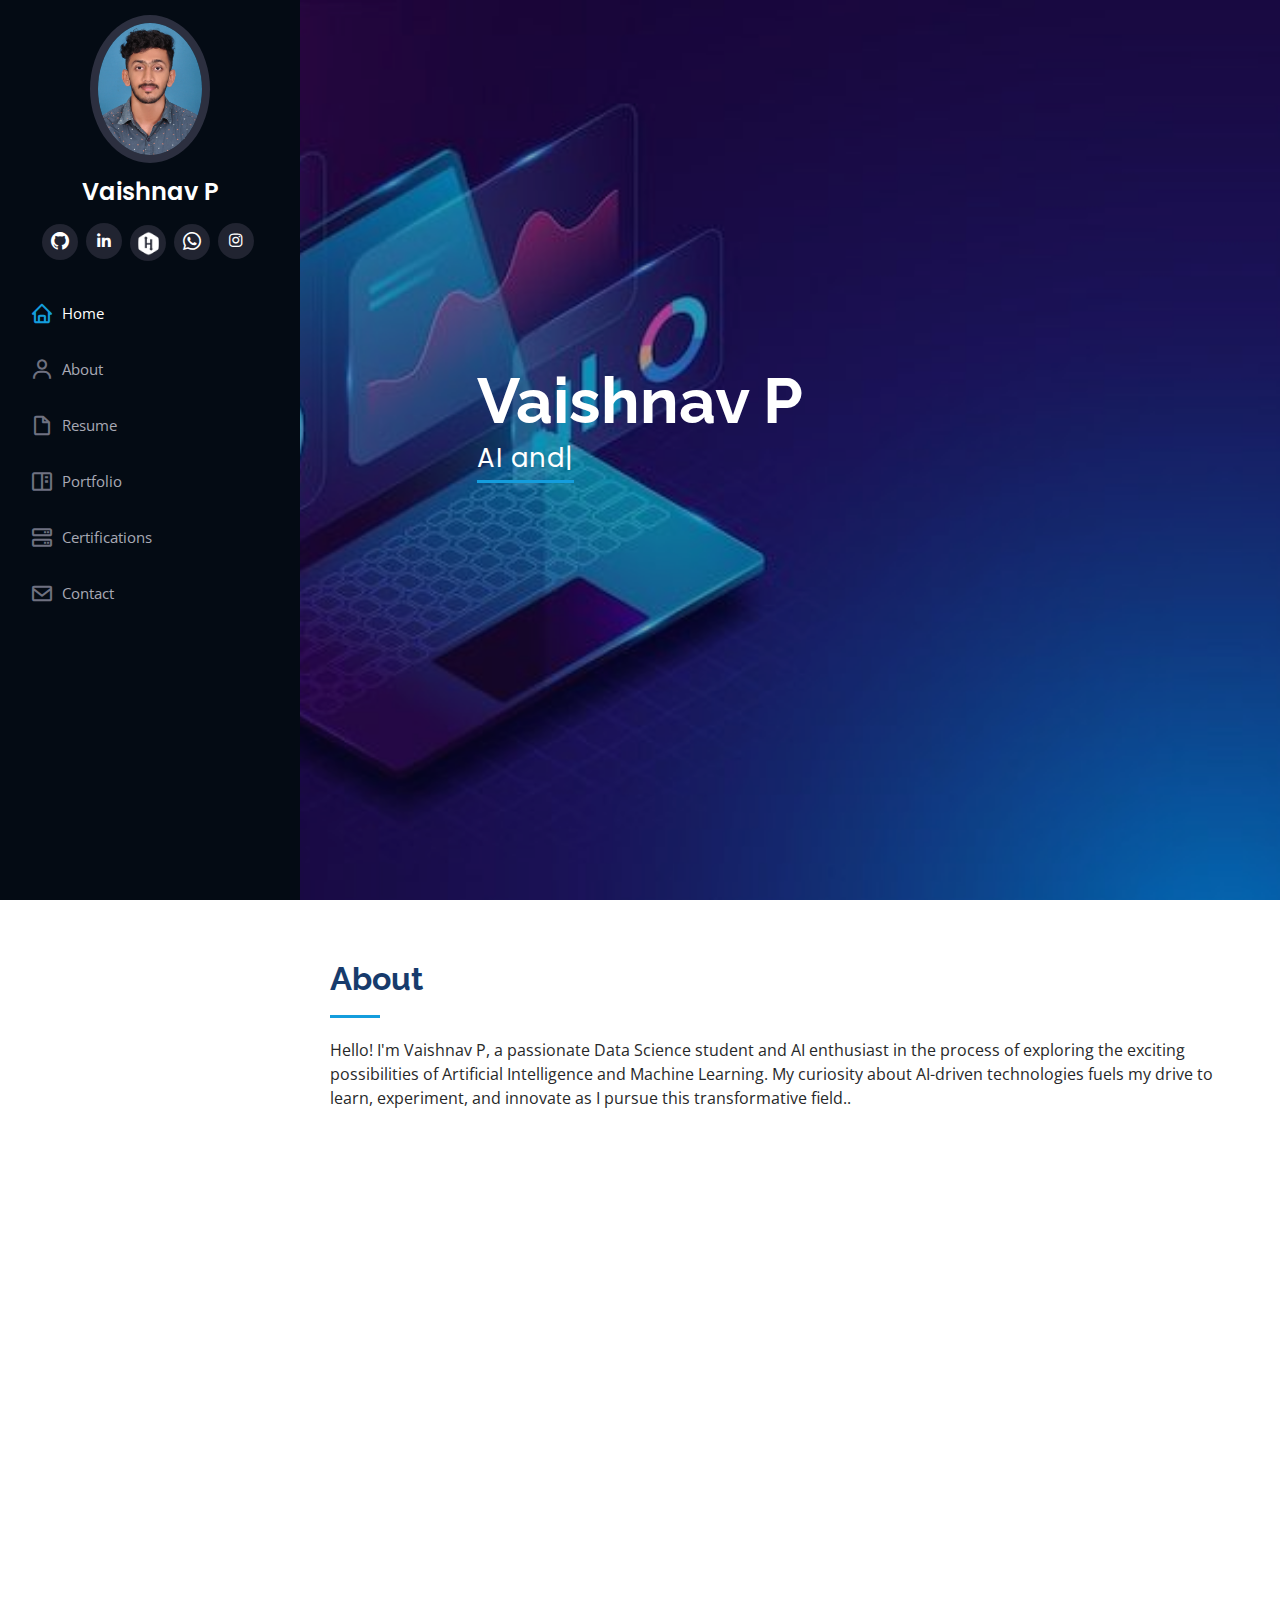
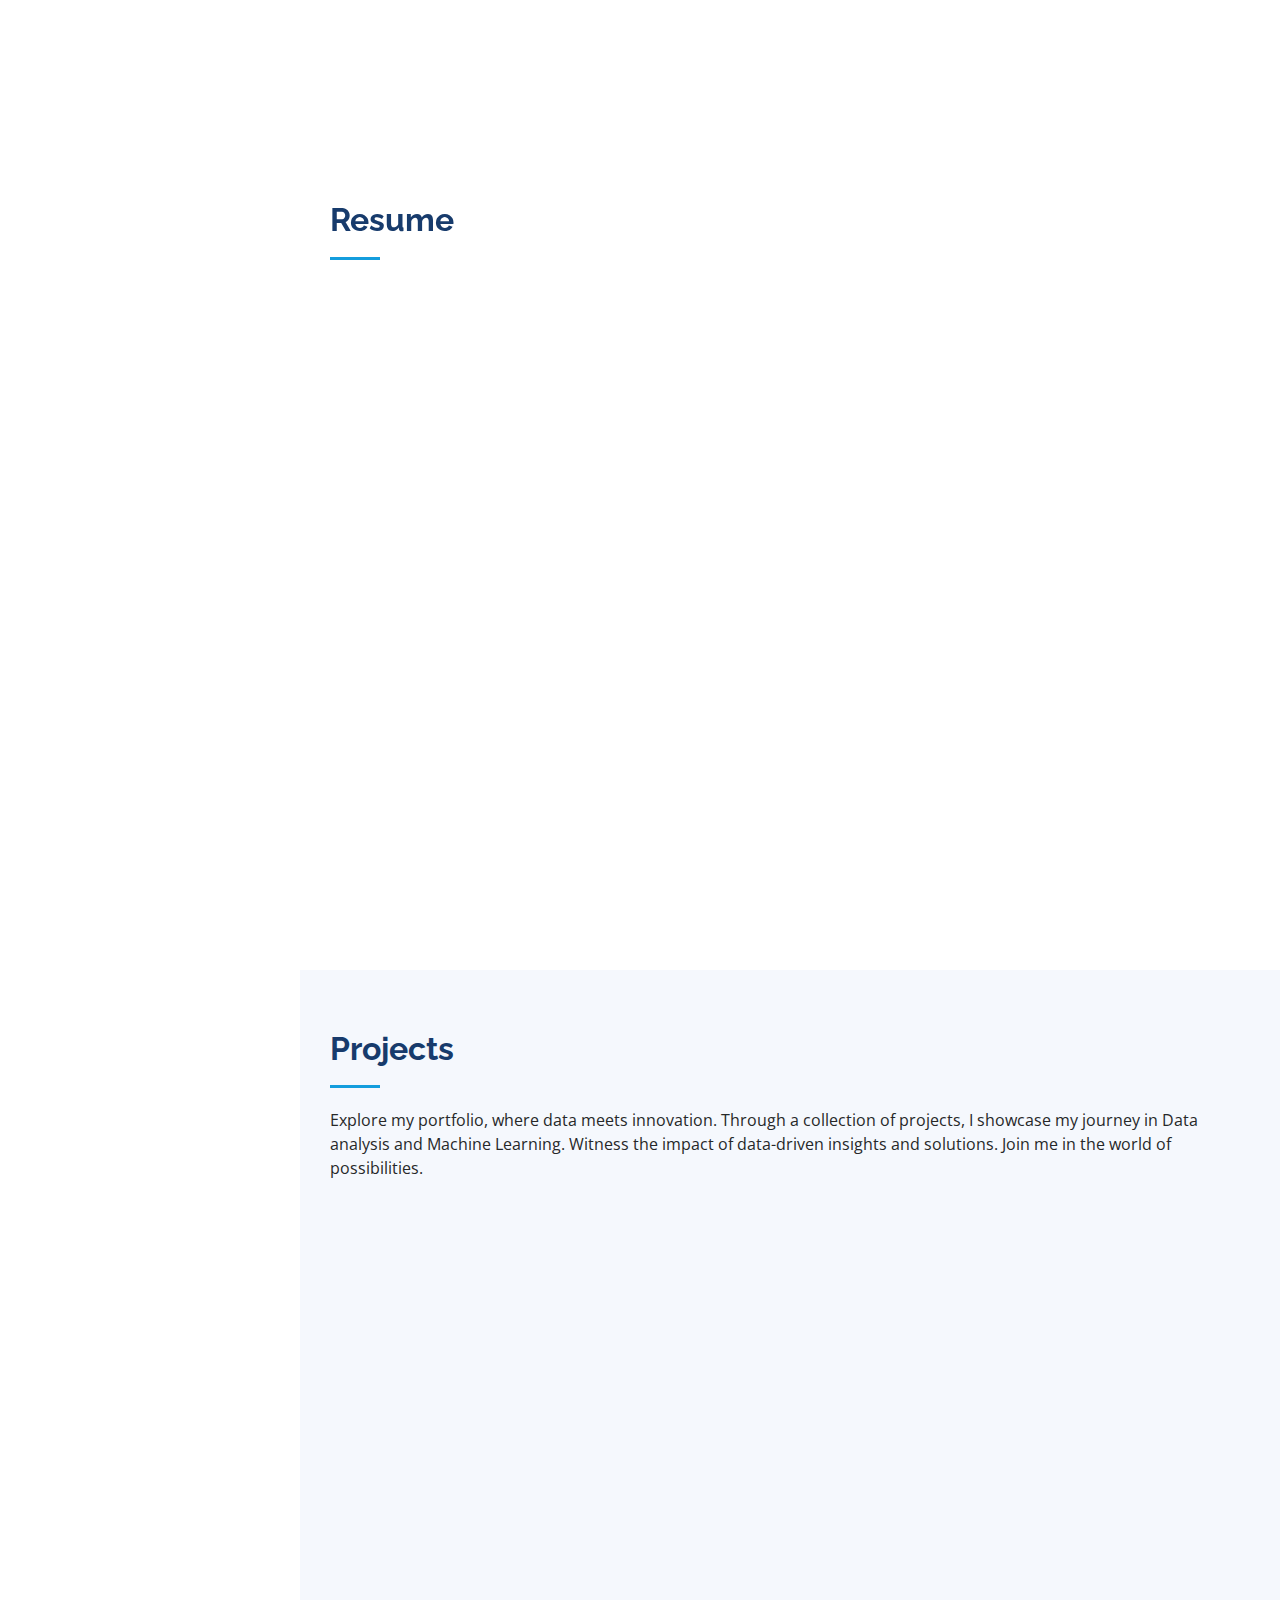
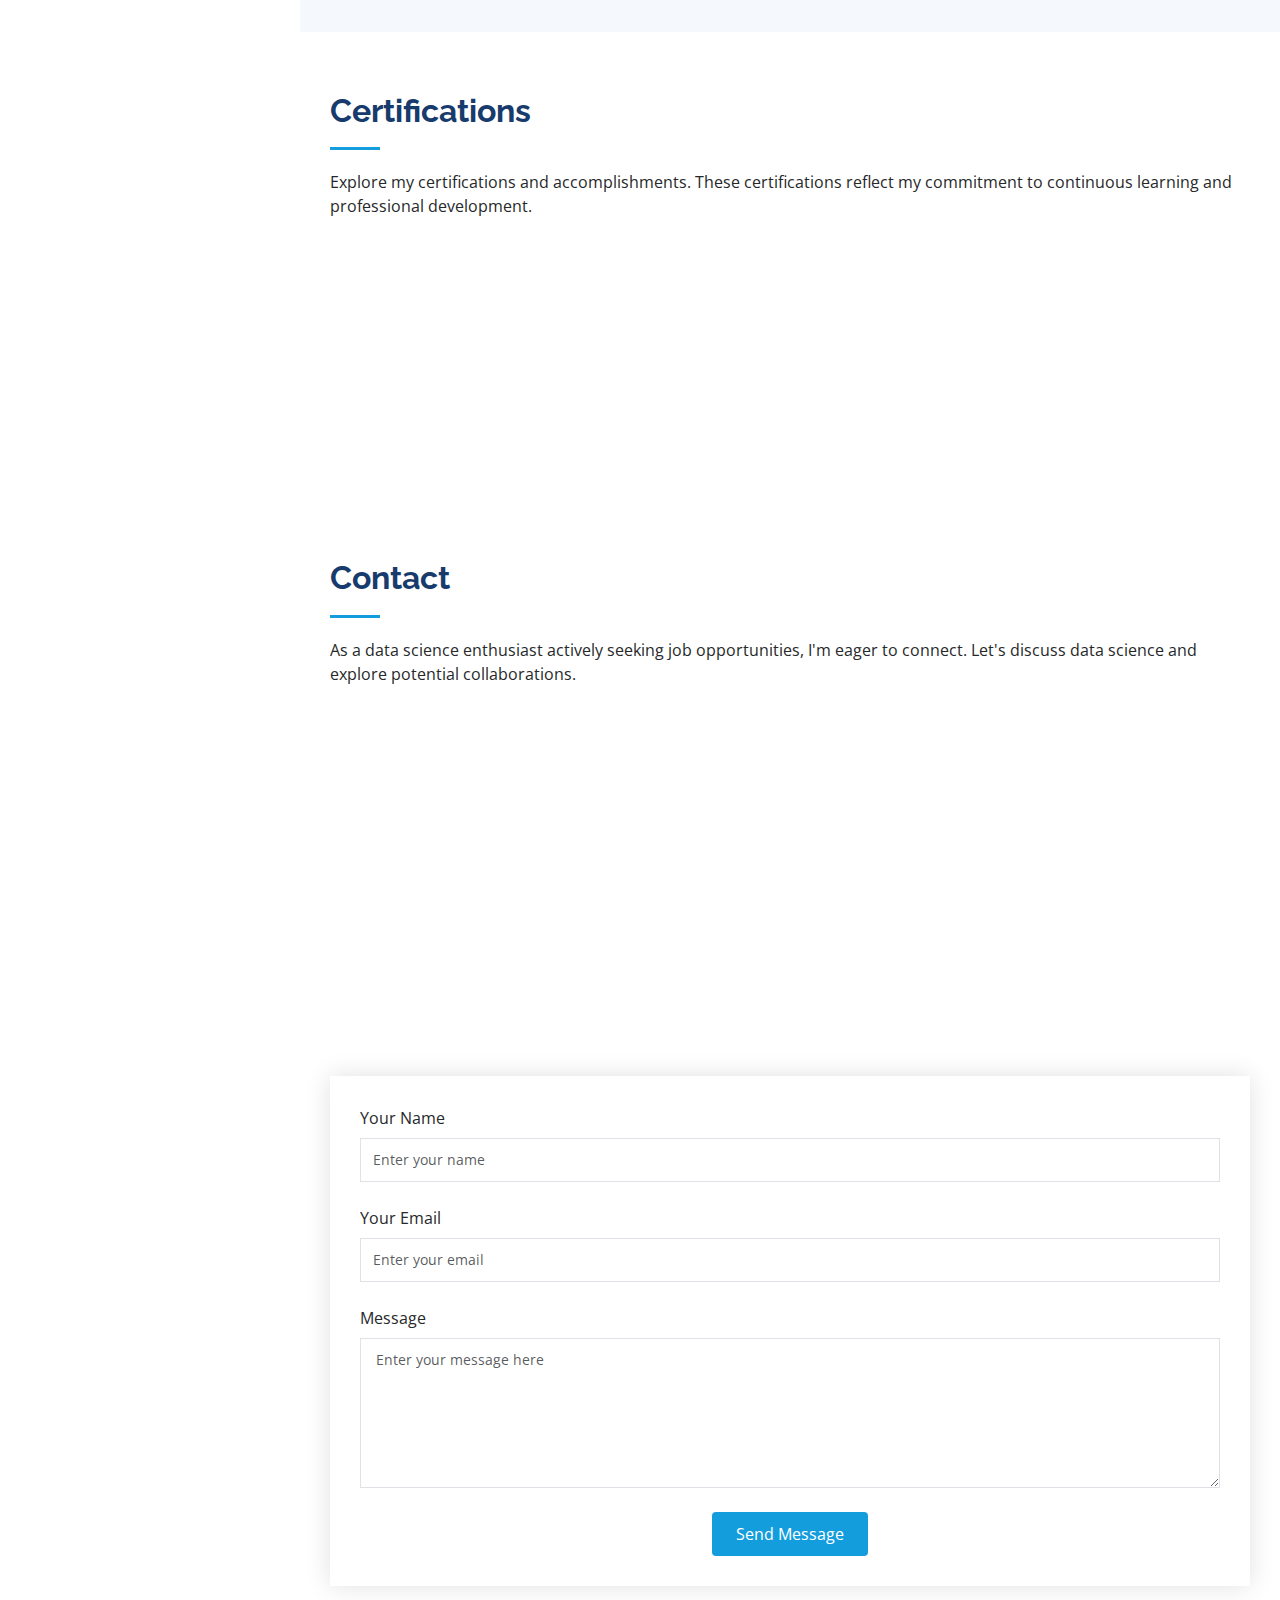
==== commit 34bfddbc: "Updated" ====
--- a/index.html
+++ b/index.html
@@ -196,7 +196,7 @@
       <div class="col-lg-6" data-aos="fade-up">
         <!-- Display Your Resume Image -->
         <div class="resume-item">
-          <img src="assets\img\Resume__New_-1.png" alt="Your Resume" class="img-fluid">
+          <img src="assets\img\Resume_Vaishav P.jpg" alt="Your Resume" class="img-fluid">
         </div>
       </div>
       <div class="col-lg-6" data-aos="fade-up" data-aos-delay="100">
@@ -214,7 +214,7 @@
         
         <!-- Download Resume Button -->
         <div class="resume-item">
-          <a href="assets\img\Resume__New_.pdf" target="_blank" class="btn btn-primary">Download Resume</a>
+          <a href="assets\img\Resume_Vaishav P.pdf" target="_blank" class="btn btn-primary">Download Resume</a>
         </div>
       </div>
     </div>
@@ -420,44 +420,74 @@
 <!-- ======= Contact Section ======= -->
 <section id="contact" class="contact">
   <div class="container">
-
     <div class="section-title">
       <h2>Contact</h2>
-      <p>As a data science enthusiast actively seeking job opportunities, I'm eager to connect. Let's discuss data science and explore potential collaborations.</p>
+      <p>
+        As a data science enthusiast actively seeking job opportunities, I'm eager to connect. 
+        Let's discuss data science and explore potential collaborations.
+      </p>
     </div>
 
     <div class="row" data-aos="fade-in">
-
       <div class="col-lg-12 d-flex align-items-stretch">
         <div class="info">
           <div class="address">
-            
-              <i class="bi bi-geo-alt"></i>
-            </a>
+            <i class="bi bi-geo-alt"></i>
             <h4>Location:</h4>
             <p>Kasaragod, Kerala</p>
           </div>
-
           <div class="email">
             <a href="mailto:vaishnavkundappil@gmail.com">
               <i class="bi bi-envelope"></i>
             </a>
             <h4>Email:</h4>
-            <p><a href="vaishnavkundappil@gmail.com">vaishnavkundappil@gmail.com</a></p>
-          </div>
-
+            <p>
+              <a href="mailto:vaishnavkundappil@gmail.com">vaishnavkundappil@gmail.com</a>
+            </p>
+          </div>
           <div class="phone">
             <a href="tel:7025759218">
               <i class="bi bi-phone"></i>
             </a>
             <h4>Call:</h4>
-            <p><a href="tel:7025759218">+91 7025759218</a></p>
-          </div>
-        </div>
-      </div>
-    </div>
-  </div>
-</section><!-- End Contact Section -->
+            <p>
+              <a href="tel:7025759218">+91 7025759218</a>
+            </p>
+          </div>
+        </div>
+      </div>
+    </div>
+
+    <div class="row mt-5">
+      <div class="col-lg-12">
+        <form action="sendmail.php" method="post" class="php-email-form">
+          <div class="form-group">
+            <label for="name">Your Name</label>
+            <input type="text" name="name" class="form-control" id="name" 
+                   placeholder="Enter your name" required>
+          </div>
+          <div class="form-group mt-3">
+            <label for="email">Your Email</label>
+            <input type="email" name="email" class="form-control" id="email" 
+                   placeholder="Enter your email" required>
+          </div>
+          <div class="form-group mt-3">
+            <label for="message">Message</label>
+            <textarea class="form-control" name="message" id="message" rows="6"
+                      placeholder="Enter your message here" style="min-height: 150px;" required></textarea>
+          </div>
+          <div class="text-center mt-3">
+            <button type="submit">Send Message</button>
+          </div>
+        </form>
+      </div>
+    </div>
+  </div>
+</section>
+<!-- End Contact Section -->
+
+
+
 
 
   </main><!-- End #main -->
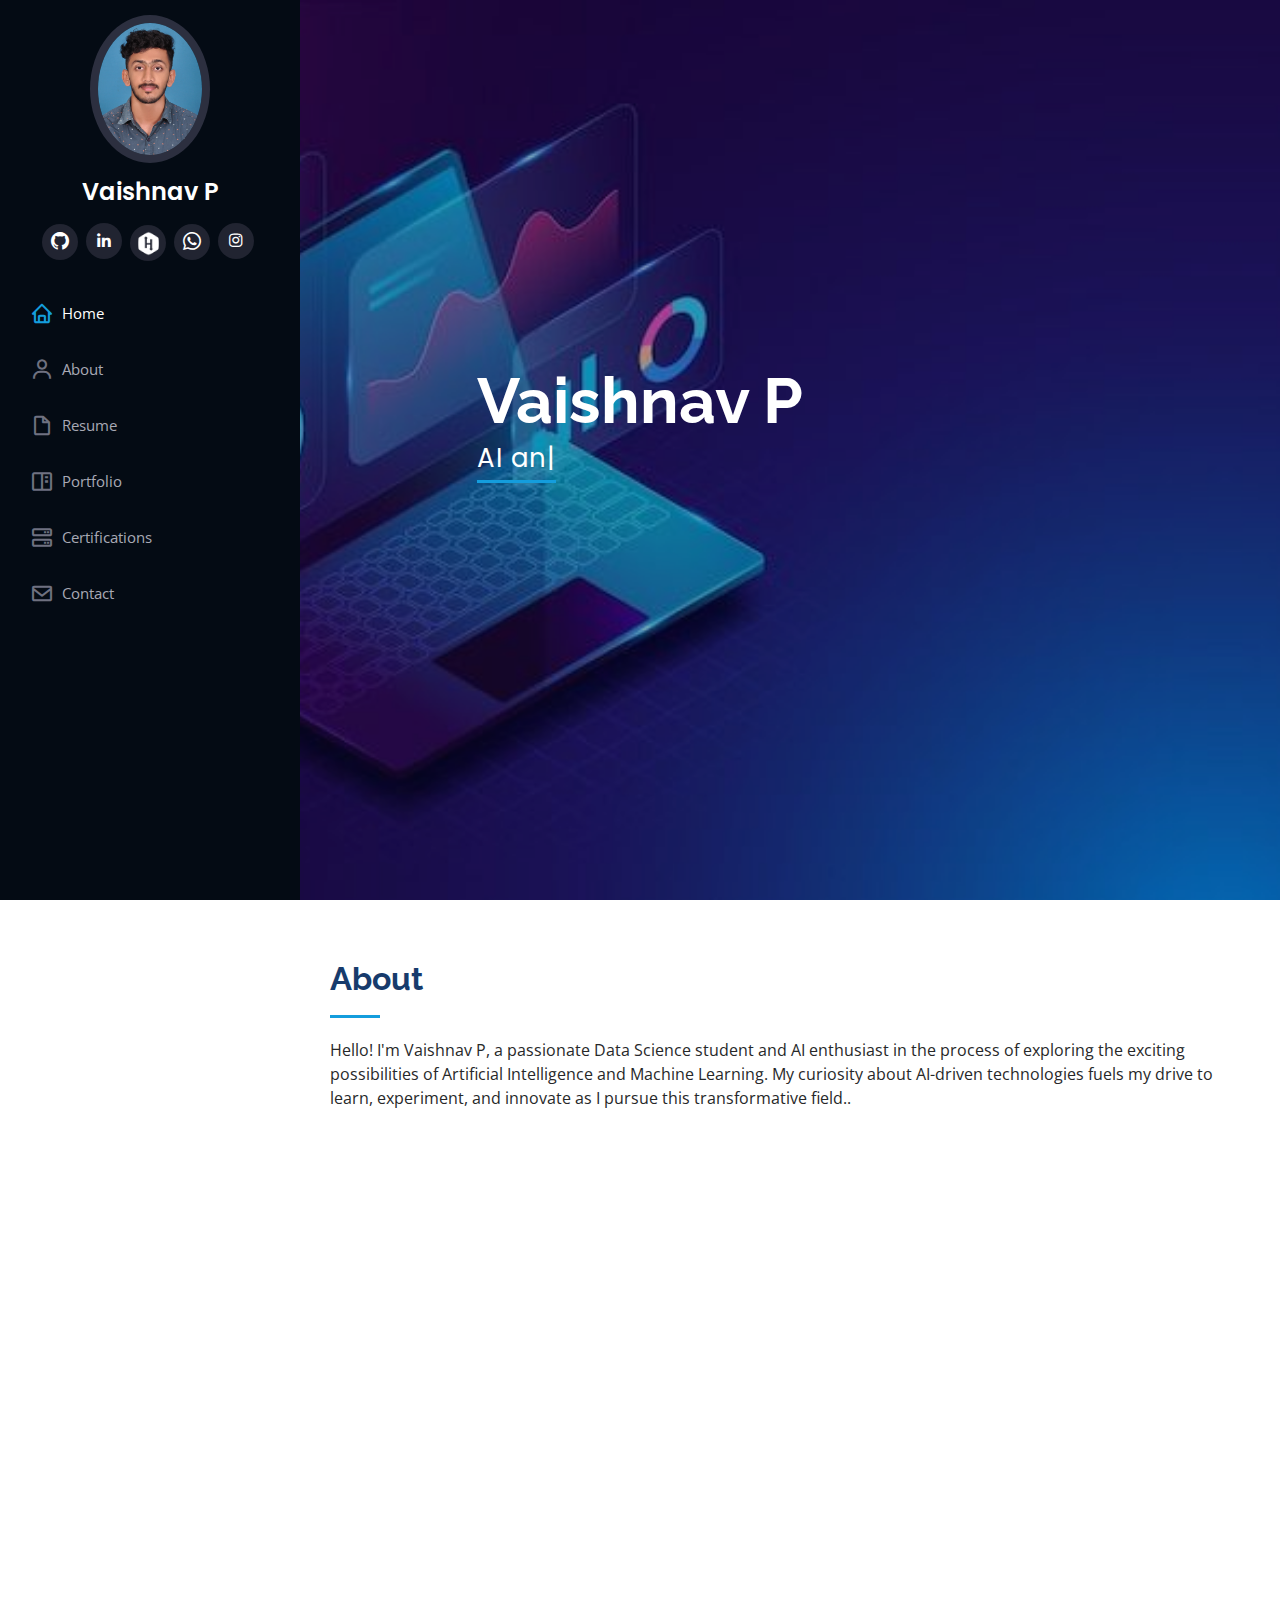
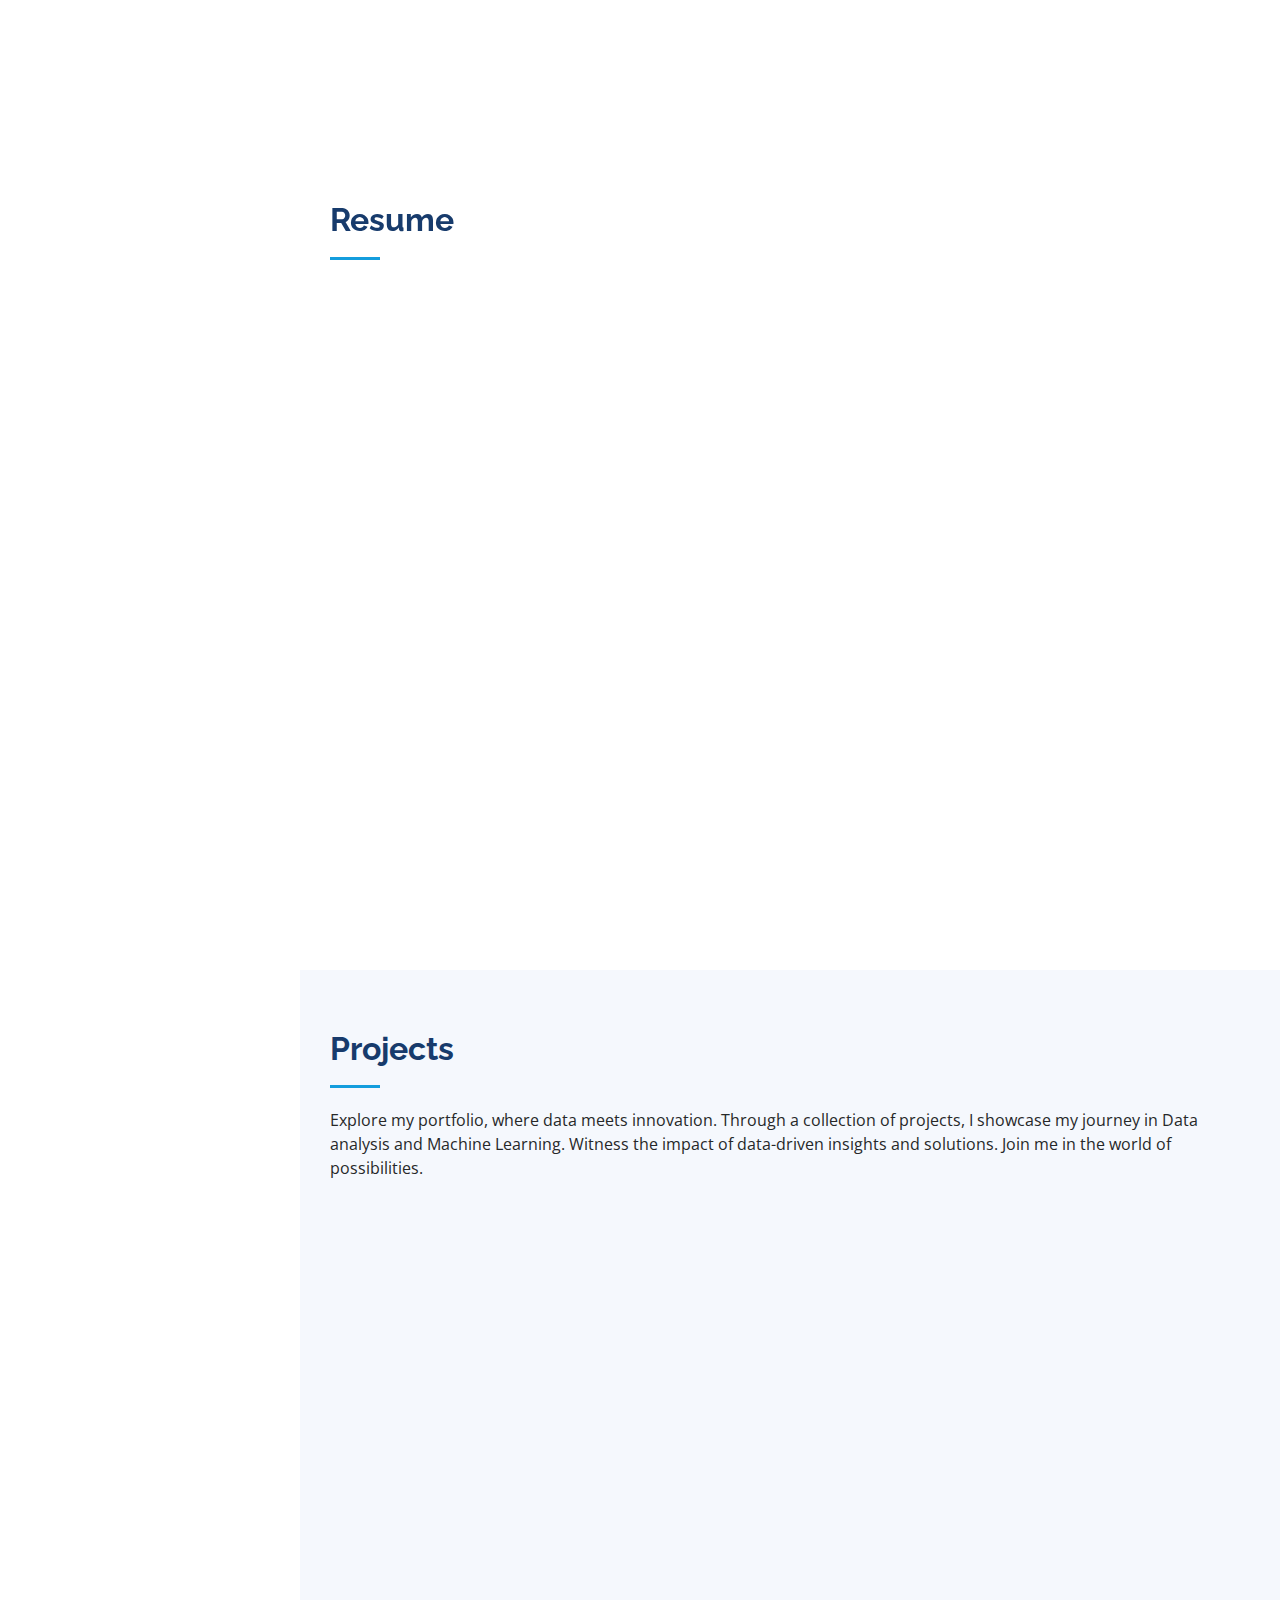
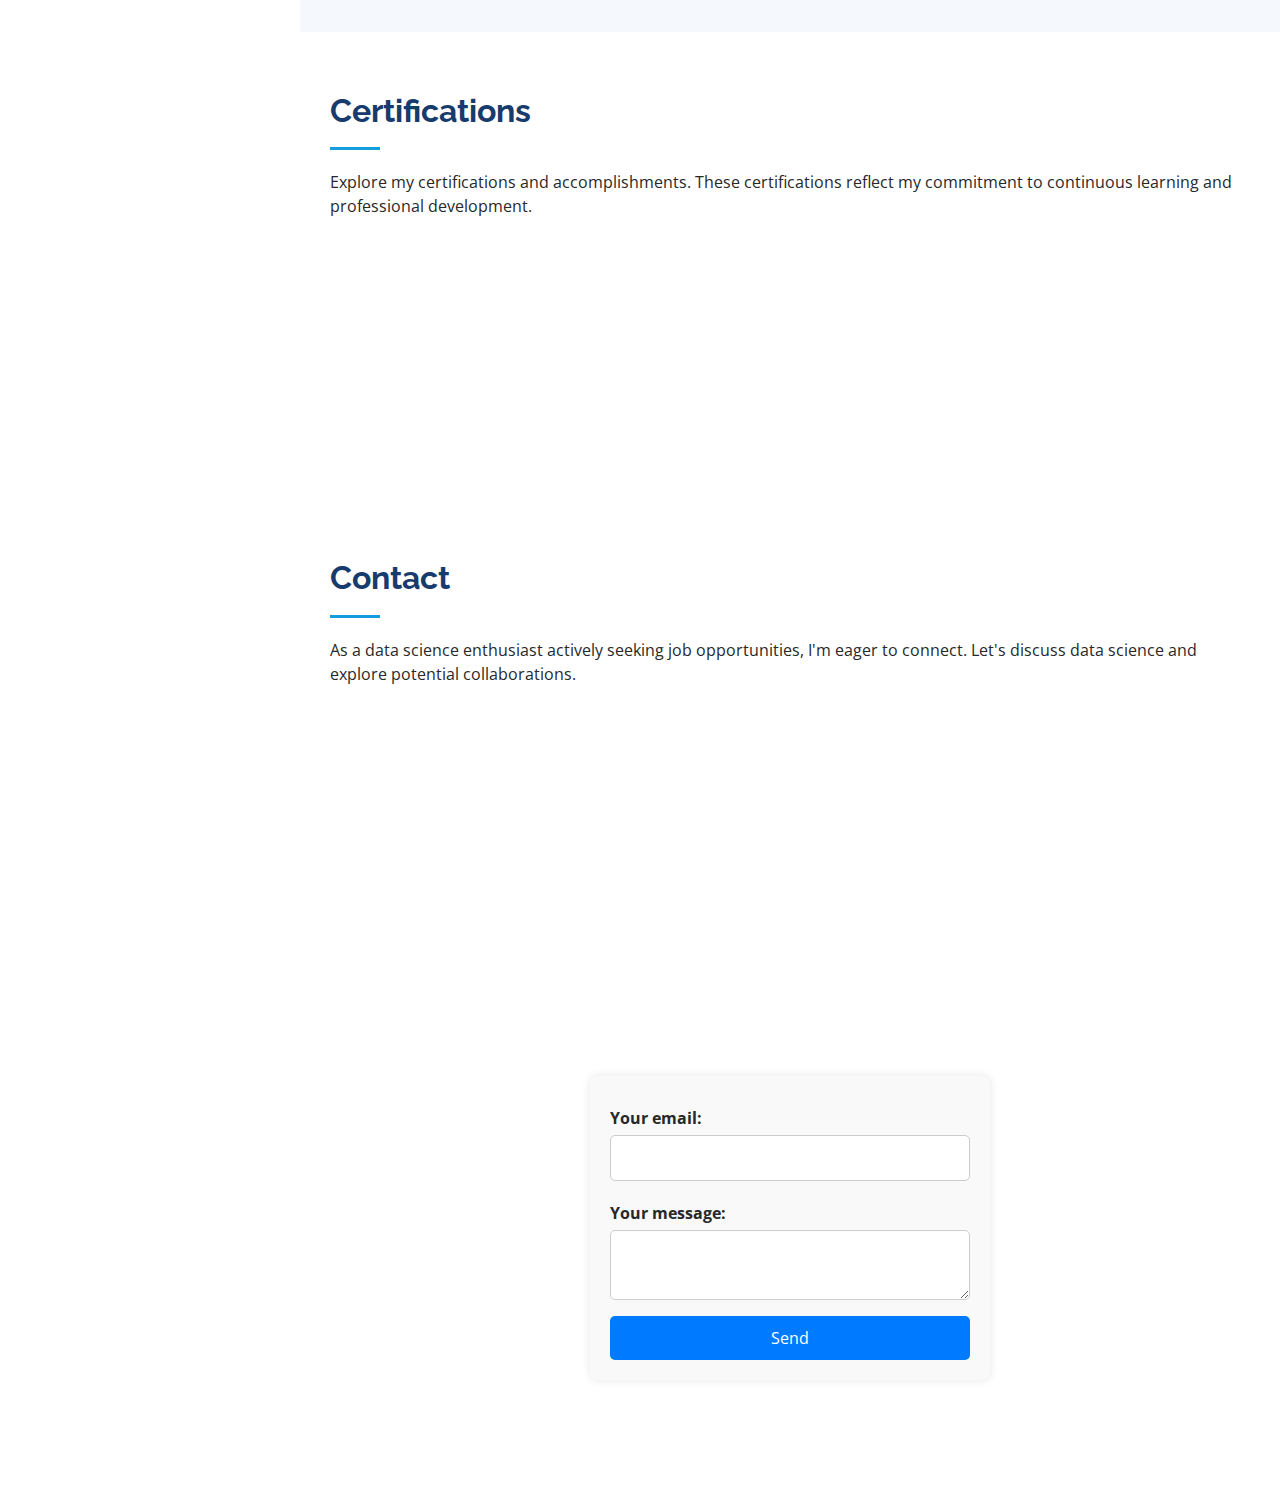
==== commit e9ffde03: "Update index.html" ====
--- a/index.html
+++ b/index.html
@@ -460,26 +460,97 @@
 
     <div class="row mt-5">
       <div class="col-lg-12">
-        <form action="sendmail.php" method="post" class="php-email-form">
-          <div class="form-group">
-            <label for="name">Your Name</label>
-            <input type="text" name="name" class="form-control" id="name" 
-                   placeholder="Enter your name" required>
-          </div>
-          <div class="form-group mt-3">
-            <label for="email">Your Email</label>
-            <input type="email" name="email" class="form-control" id="email" 
-                   placeholder="Enter your email" required>
-          </div>
-          <div class="form-group mt-3">
-            <label for="message">Message</label>
-            <textarea class="form-control" name="message" id="message" rows="6"
-                      placeholder="Enter your message here" style="min-height: 150px;" required></textarea>
-          </div>
-          <div class="text-center mt-3">
-            <button type="submit">Send Message</button>
-          </div>
-        </form>
+       <!-- Enhanced Form with Styling and Validation -->
+<style>
+  form {
+    max-width: 400px;
+    margin: auto;
+    padding: 20px;
+    background: #f9f9f9;
+    border-radius: 8px;
+    box-shadow: 0 0 10px rgba(0, 0, 0, 0.1);
+  }
+  label {
+    display: block;
+    margin: 10px 0 5px;
+    font-weight: bold;
+  }
+  input, textarea {
+    width: 100%;
+    padding: 10px;
+    margin-bottom: 10px;
+    border: 1px solid #ccc;
+    border-radius: 5px;
+  }
+  button {
+    width: 100%;
+    padding: 10px;
+    background: #007bff;
+    color: white;
+    border: none;
+    border-radius: 5px;
+    cursor: pointer;
+    font-size: 16px;
+  }
+  button:hover {
+    background: #0056b3;
+  }
+  .success-message {
+    display: none;
+    color: green;
+    margin-top: 10px;
+  }
+  .error-message {
+    display: none;
+    color: red;
+    margin-top: 10px;
+  }
+</style>
+
+<!-- Form HTML -->
+<form id="contact-form" action="https://formspree.io/f/movjwkdw" method="POST">
+  <label for="email">Your email:</label>
+  <input type="email" name="email" id="email" required>
+  
+  <label for="message">Your message:</label>
+  <textarea name="message" id="message" required></textarea>
+  
+  <button type="submit">Send</button>
+  
+  <p class="success-message" id="success-message">Message sent successfully!</p>
+  <p class="error-message" id="error-message">Oops! Something went wrong.</p>
+</form>
+
+<script>
+  document.getElementById("contact-form").addEventListener("submit", function(event) {
+    event.preventDefault();
+    
+    let form = this;
+    let formData = new FormData(form);
+    let successMessage = document.getElementById("success-message");
+    let errorMessage = document.getElementById("error-message");
+    
+    fetch(form.action, {
+      method: form.method,
+      body: formData,
+      headers: { "Accept": "application/json" }
+    })
+    .then(response => {
+      if (response.ok) {
+        successMessage.style.display = "block";
+        errorMessage.style.display = "none";
+        form.reset();
+      } else {
+        throw new Error("Submission failed");
+      }
+    })
+    .catch(() => {
+      successMessage.style.display = "none";
+      errorMessage.style.display = "block";
+    });
+  });
+</script>
+        
       </div>
     </div>
   </div>
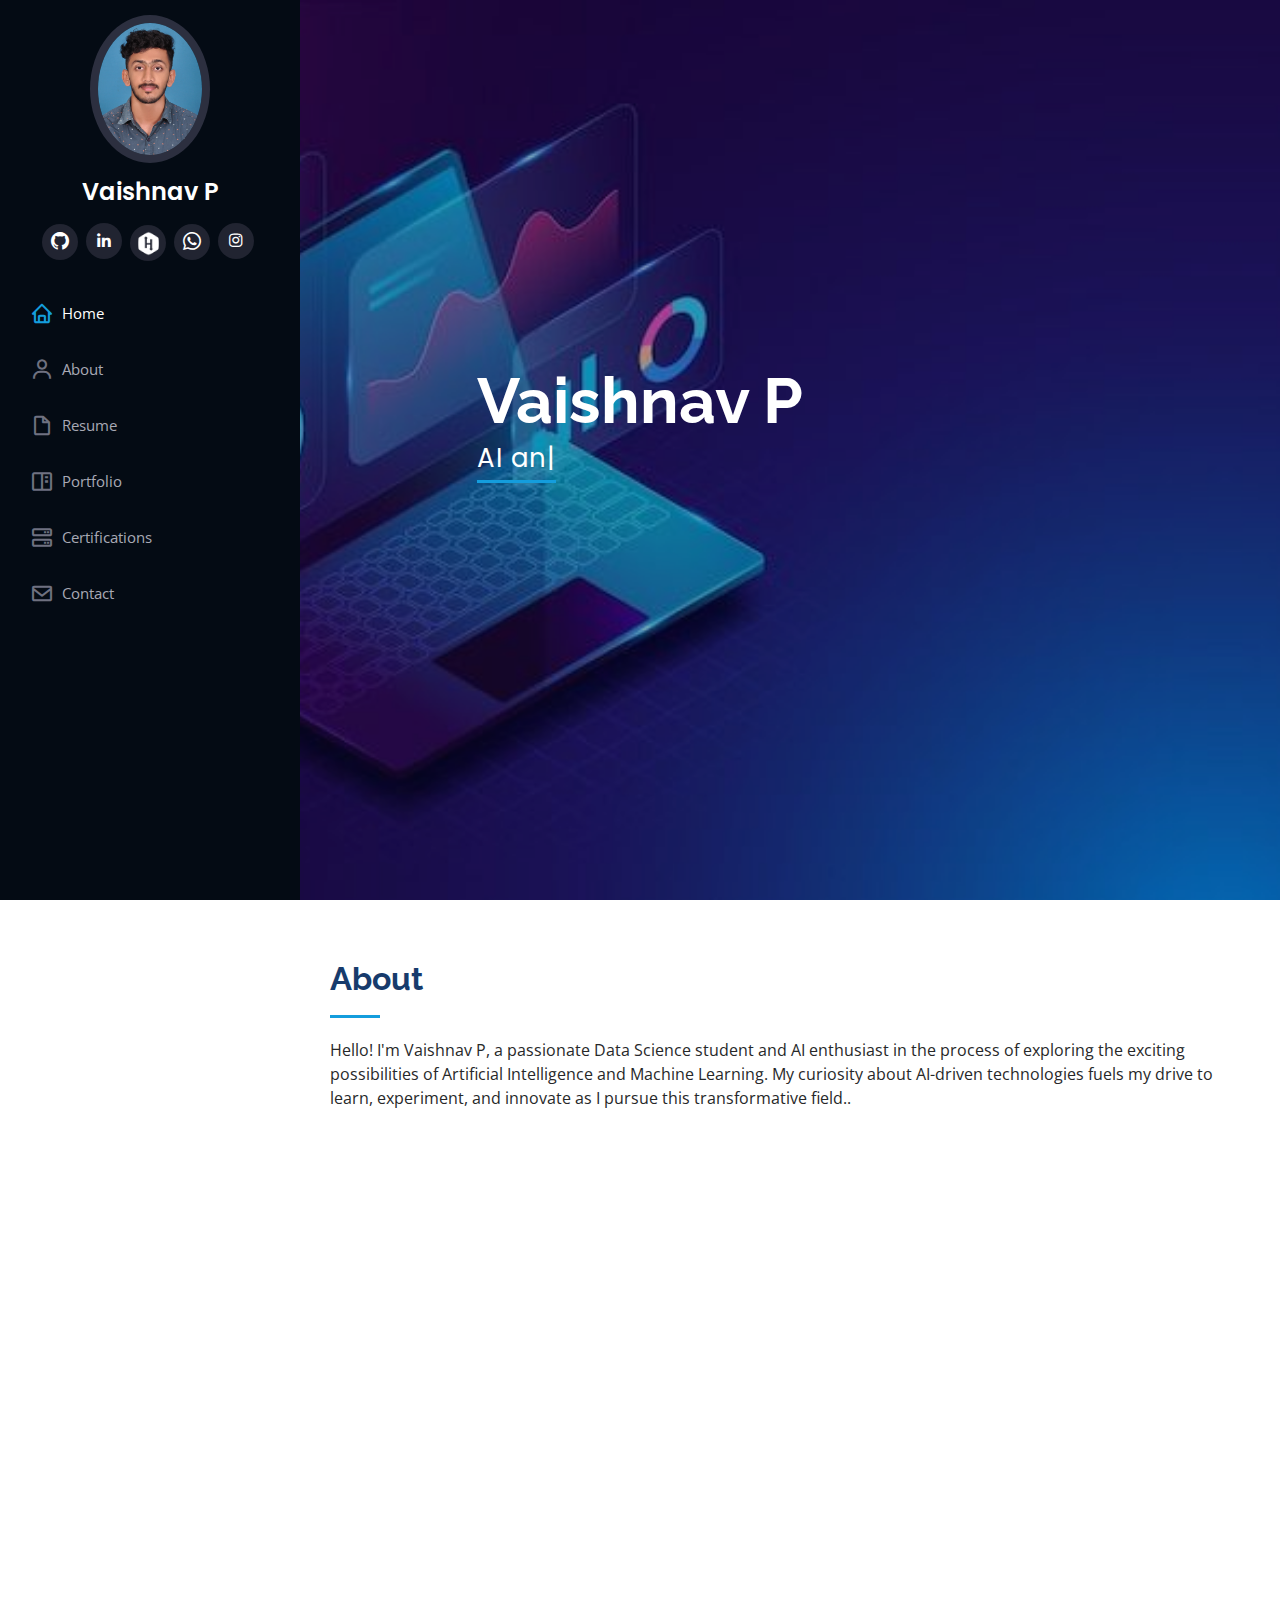
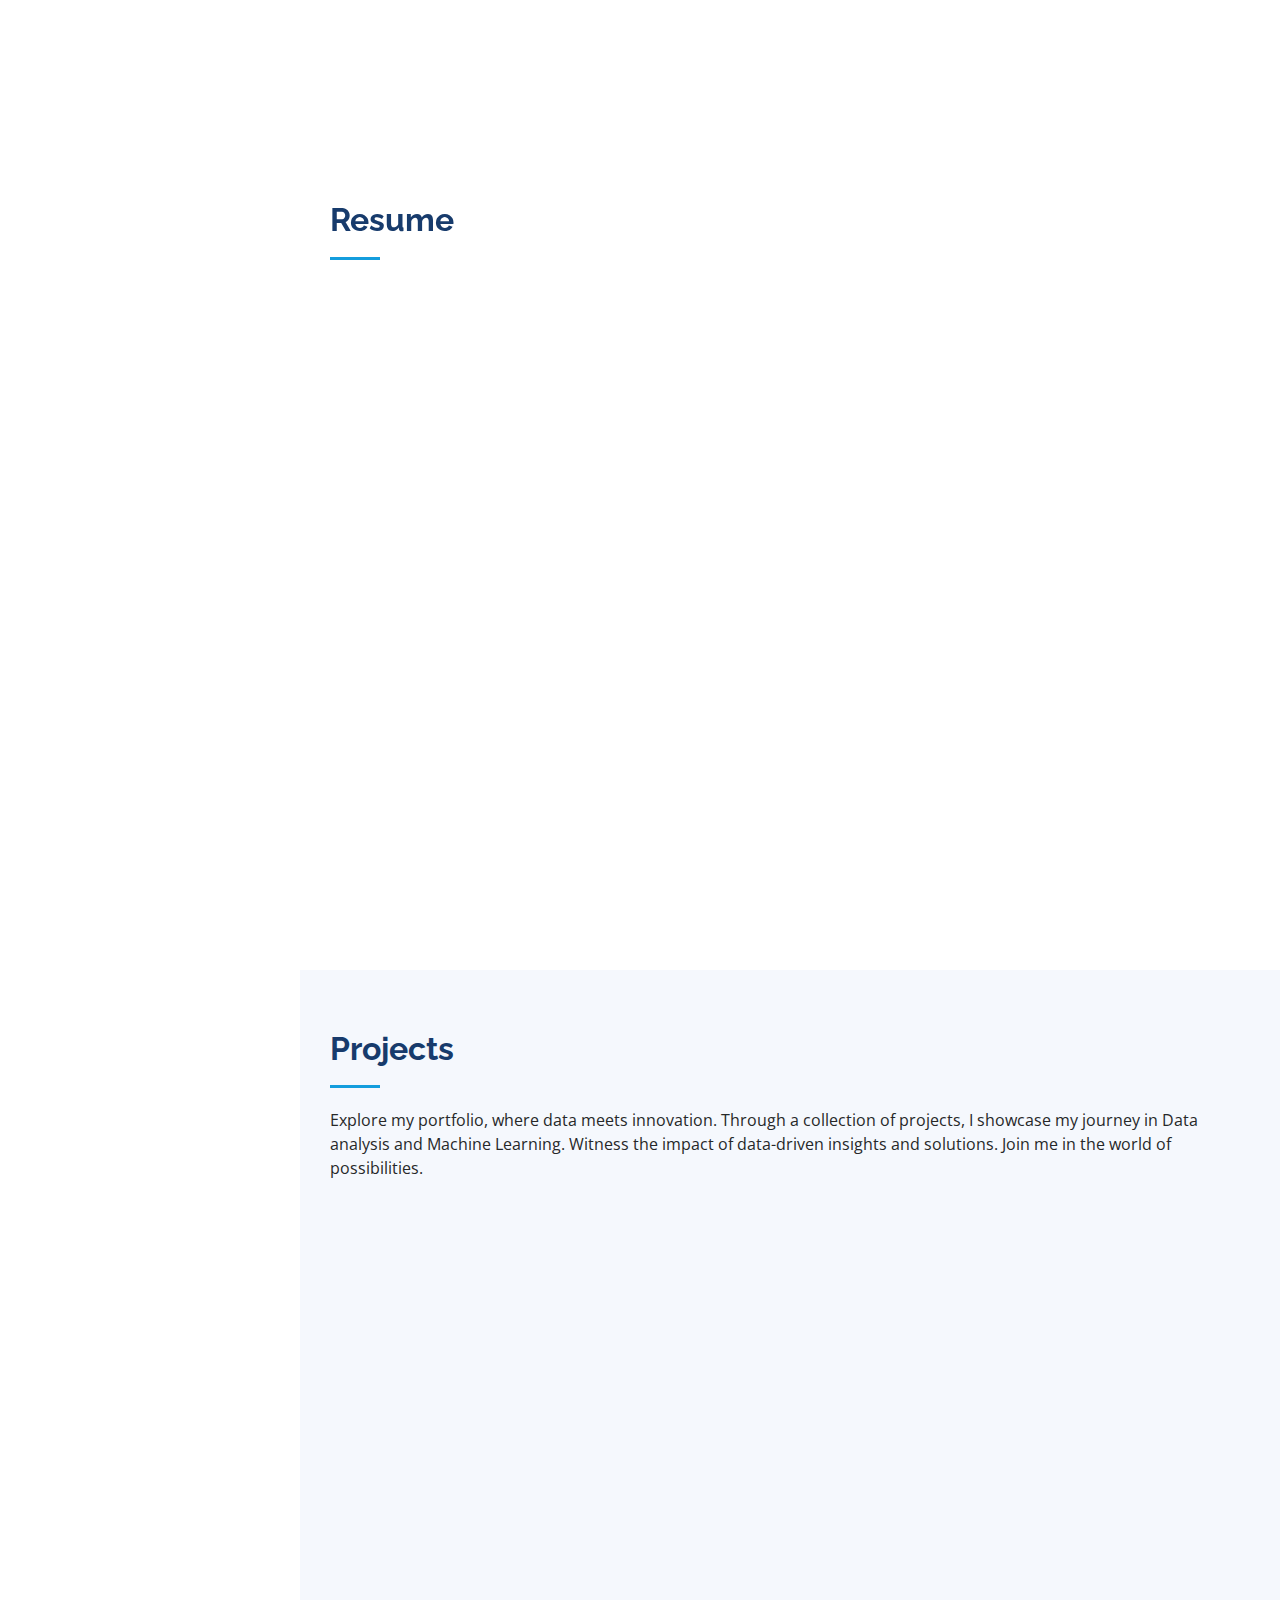
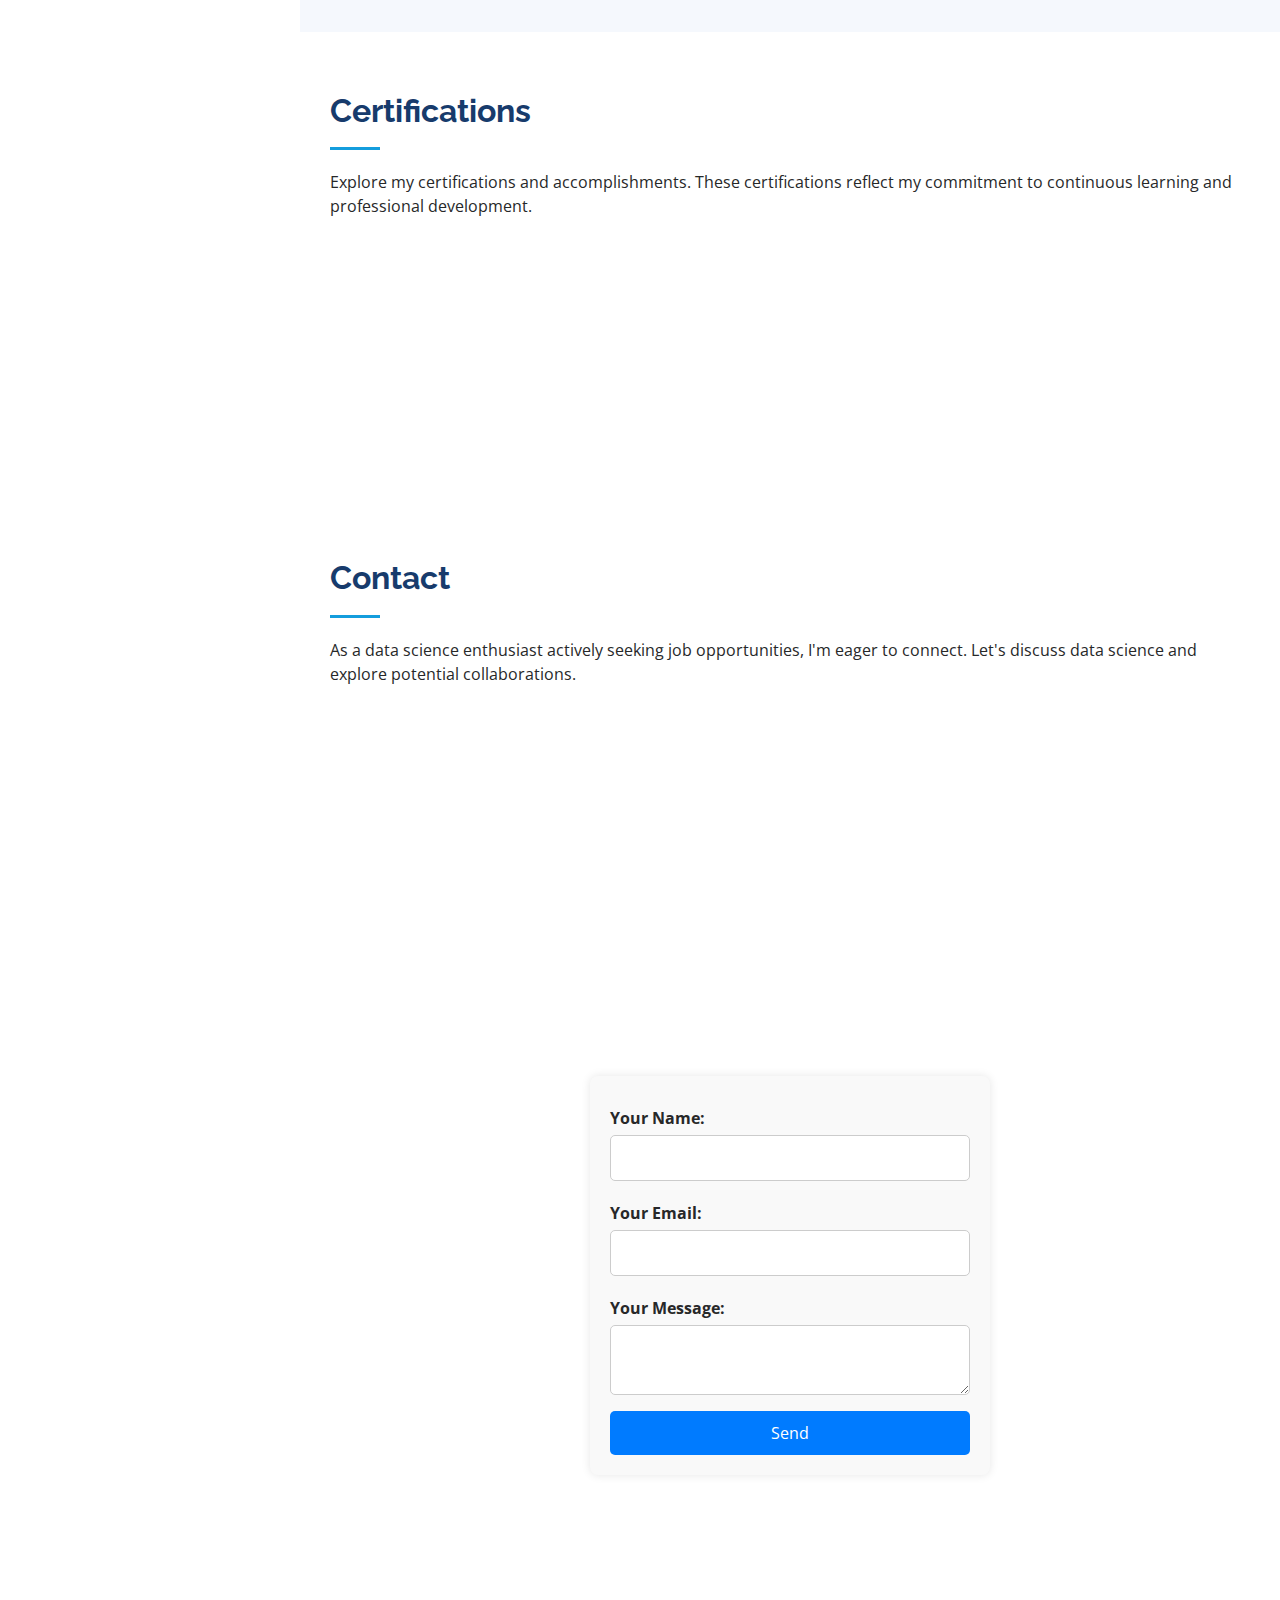
==== commit e9e420f3: "Update index.html" ====
--- a/index.html
+++ b/index.html
@@ -460,7 +460,8 @@
 
     <div class="row mt-5">
       <div class="col-lg-12">
-       <!-- Enhanced Form with Styling and Validation -->
+        <!-- modify this form HTML and place wherever you want your form -->
+      <!-- Enhanced Form with Styling and Validation -->
 <style>
   form {
     max-width: 400px;
@@ -507,12 +508,62 @@
   }
 </style>
 
+<!-- Enhanced Form with Styling and Validation -->
+<style>
+  form {
+    max-width: 400px;
+    margin: auto;
+    padding: 20px;
+    background: #f9f9f9;
+    border-radius: 8px;
+    box-shadow: 0 0 10px rgba(0, 0, 0, 0.1);
+  }
+  label {
+    display: block;
+    margin: 10px 0 5px;
+    font-weight: bold;
+  }
+  input, textarea {
+    width: 100%;
+    padding: 10px;
+    margin-bottom: 10px;
+    border: 1px solid #ccc;
+    border-radius: 5px;
+  }
+  button {
+    width: 100%;
+    padding: 10px;
+    background: #007bff;
+    color: white;
+    border: none;
+    border-radius: 5px;
+    cursor: pointer;
+    font-size: 16px;
+  }
+  button:hover {
+    background: #0056b3;
+  }
+  .success-message {
+    display: none;
+    color: green;
+    margin-top: 10px;
+  }
+  .error-message {
+    display: none;
+    color: red;
+    margin-top: 10px;
+  }
+</style>
+
 <!-- Form HTML -->
 <form id="contact-form" action="https://formspree.io/f/movjwkdw" method="POST">
-  <label for="email">Your email:</label>
+  <label for="name">Your Name:</label>
+  <input type="text" name="name" id="name" required>
+  
+  <label for="email">Your Email:</label>
   <input type="email" name="email" id="email" required>
   
-  <label for="message">Your message:</label>
+  <label for="message">Your Message:</label>
   <textarea name="message" id="message" required></textarea>
   
   <button type="submit">Send</button>
@@ -550,7 +601,8 @@
     });
   });
 </script>
-        
+
+
       </div>
     </div>
   </div>
